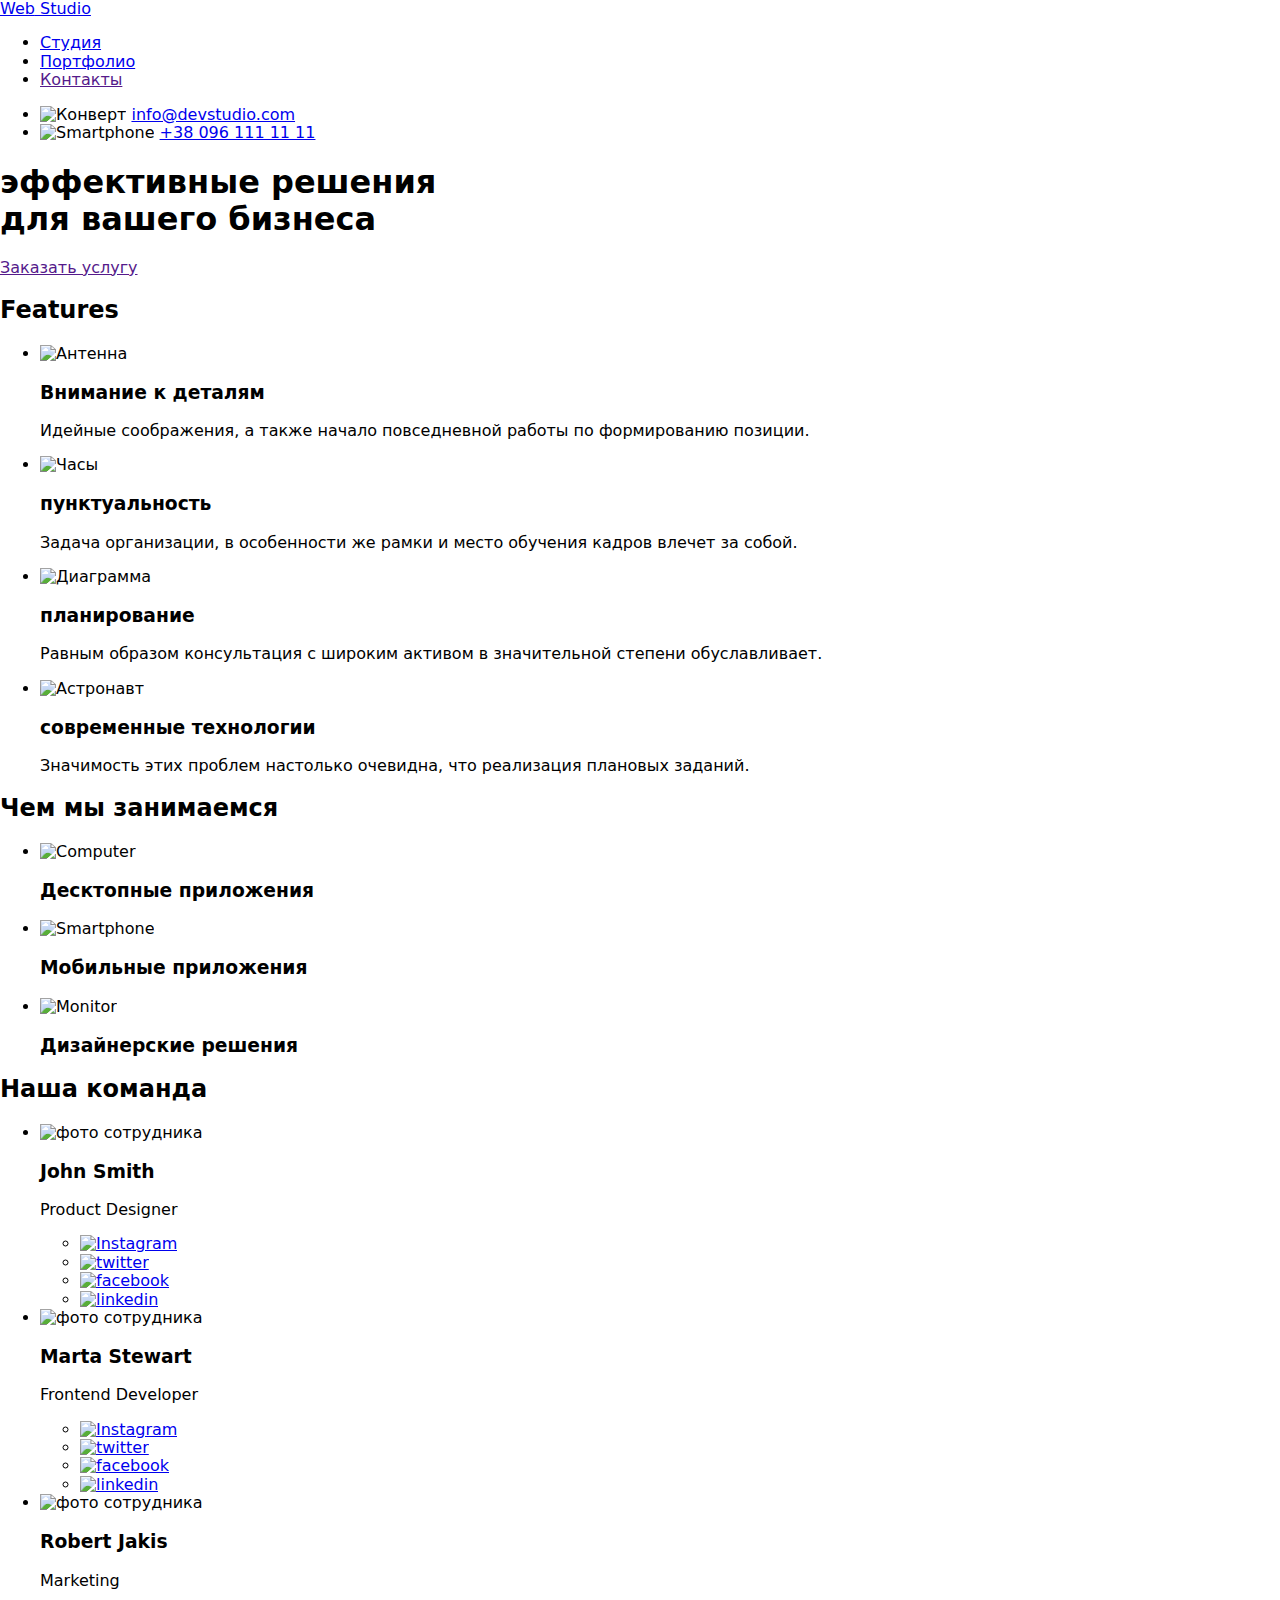
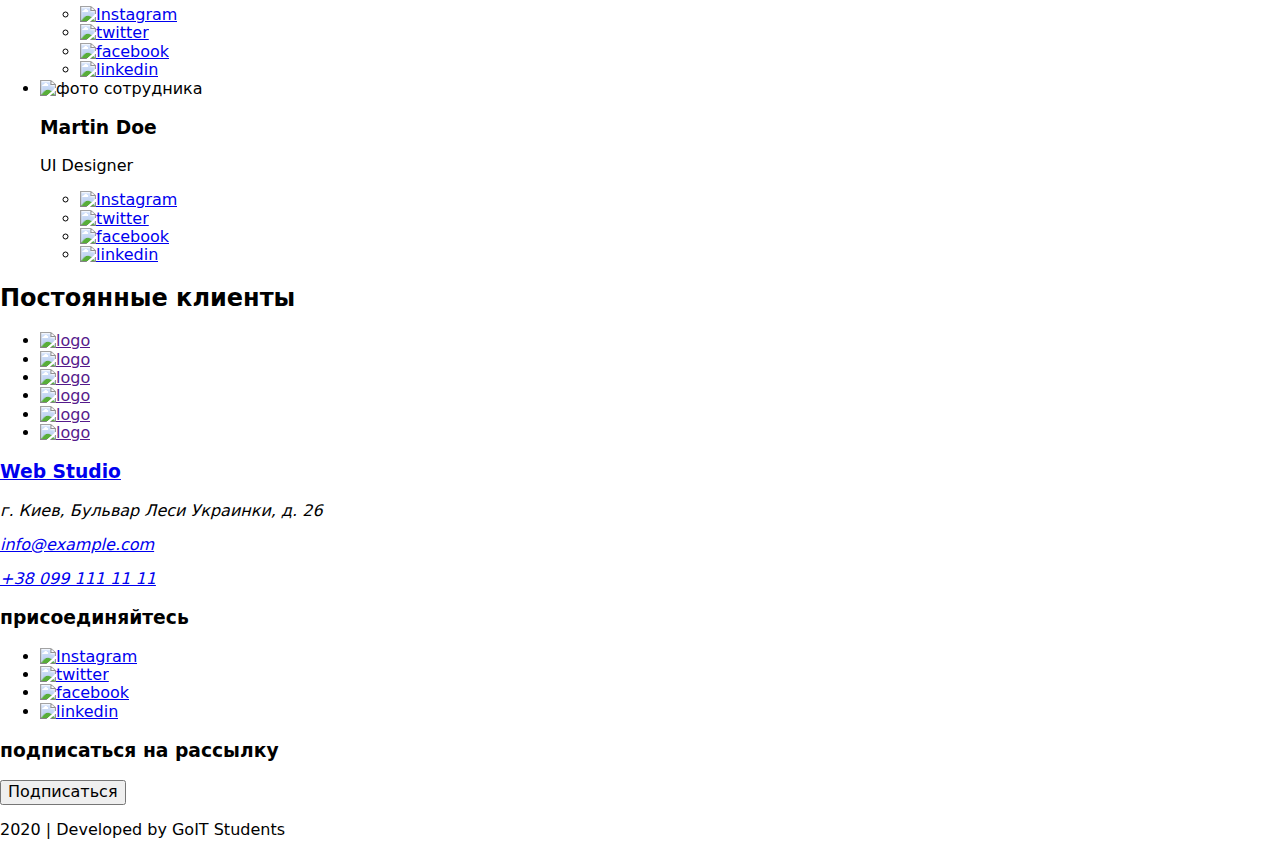
==== index.html @ ac17585f "Add files via upload" ====
<!DOCTYPE html>
<html lang="ru">
  <head>
    <meta charset="UTF-8" />
    <meta name="viewport" content="width=device-width, initial-scale=1.0" />
    <title>WebStudio</title>
    <link
      href="https://fonts.googleapis.com/css?family=Raleway:400,700&display=swap&subset=cyrillic"
      rel="stylesheet"
    />
    <link
      href="https://fonts.googleapis.com/css?family=Roboto:400,500,700,900&display=swap&subset=cyrillic"
      rel="stylesheet"
    />
    <link
      rel="stylesheet"
      href="https://cdnjs.cloudflare.com/ajax/libs/modern-normalize/0.6.0/modern-normalize.min.css"
    />

    <link rel="stylesheet" href="./css/main.css" />
  </head>
  <body>
    <!--шапка сайта-->
    <header>
      <div class="container main-nav">
        <nav class="logo-nav">
          <a href="./index.html" class="logo"
            ><span class="blue-logo">Web</span> Studio</a
          >
          <ul class="list site-nav">
            <li class="item">
              <a href="./index.html" class="link current">Студия</a>
            </li>
            <li class="item">
              <a href="./portfolio.html" class="link">Портфолио</a>
            </li>
            <li class="item"><a href="" class="link">Контакты</a></li>
          </ul>
        </nav>
        <ul class="list auth-nav">
          <li class="item">
            <img src="./images/envelope.svg" alt="Конверт" />
            <a href="mailto:info@devstudio.com" class="link"
              >info@devstudio.com</a
            >
          </li>
          <li class="item">
            <img src="./images/smartphone.svg" alt="Smartphone" />
            <a href="tel:+380961111111" class="link">+38 096 111 11 11</a>
          </li>
        </ul>
      </div>
    </header>
    <main>
      <!-- Герой -->
      <section class="hero">
        <div class="container">
          <h1 class="hero-title">
            эффективные решения <br />
            для вашего бизнеса
          </h1>
          <a href="" class="hero-button primary"> Заказать услугу</a>
        </div>
      </section>

      <!-- Преимущества -->
      <section class="container">
        <h2 class="features-title visually-hidden">Features</h2>
        <ul class="list features-li">
          <li class="item">
            <div class="img-hover">
              <img src="./images/antenna1.svg" alt="Антенна" />
            </div>

            <h3 class="title title-item">Внимание к деталям</h3>
            <p>
              Идейные соображения, а также начало повседневной работы по
              формированию позиции.
            </p>
          </li>
          <li class="item">
            <div class="img-hover">
              <img src="./images/clock1.png" alt="Часы" />
            </div>

            <h3 class="title title-item">пунктуальность</h3>
            <p>
              Задача организации, в особенности же рамки и место обучения кадров
              влечет за собой.
            </p>
          </li>
          <li class="item">
            <div class="img-hover">
              <img src="./images/diagram1.png" alt="Диаграмма" />
            </div>

            <h3 class="title title-item">планирование</h3>
            <p>
              Равным образом консультация с широким активом в значительной
              степени обуславливает.
            </p>
          </li>
          <li class="item">
            <div class="img-hover">
              <img src="./images/astronaut1.png" alt="Астронавт" />
            </div>

            <h3 class="title title-item">современные технологии</h3>
            <p>
              Значимость этих проблем настолько очевидна, что реализация
              плановых заданий.
            </p>
          </li>
        </ul>
      </section>

      <!-- Чем мы занимаемся -->
      <section class="container">
        <h2 class="title big">Чем мы занимаемся</h2>

        <ul class="list works">
          <li>
            <img src="./images/computer.png" alt="Computer" width="370" />
            <h3 class="applications">Десктопные приложения</h3>
          </li>
          <li>
            <img
              src="./images/blue-smartphone.png"
              alt="Smartphone"
              width="370"
            />
            <h3 class="applications">Мобильные приложения</h3>
          </li>
          <li>
            <img src="./images/black-screen.png" alt="Monitor" width="370" />
            <h3 class="applications">Дизайнерские решения</h3>
          </li>
        </ul>
      </section>

      <!-- Наша команда -->
      <section class="container">
        <h2 class="title big team">Наша команда</h2>
        <ul class="list our-team">
          <li class="employer">
            <img src="./images/smith.png" alt="фото сотрудника" width="270" />
            <h3 class="title teamate">John Smith</h3>
            <p class="profession">Product Designer</p>
            <ul class="list social-nets">
              <li>
                <a href="https://www.instagram.com/" target="_blank"
                  ><img src="./images/instagram1.svg" alt="Instagram"
                /></a>
              </li>
              <li>
                <a href="https://www.twitter.com/" target="_blank"
                  ><img src="./images/twitter1.svg" alt="twitter"
                /></a>
              </li>
              <li>
                <a href="https://www.facebook.com/" target="_blank"
                  ><img src="./images/facebook1.svg" alt="facebook"
                /></a>
              </li>
              <li>
                <a href="https://www.linkedin.com/" target="_blank"
                  ><img src="./images/linkedin1.svg" alt="linkedin"
                /></a>
              </li>
            </ul>
          </li>
          <li class="employer">
            <img src="./images/stewart.png" alt="фото сотрудника" width="270" />
            <h3 class="title teamate">Marta Stewart</h3>
            <p class="profession">Frontend Developer</p>
            <ul class="list social-nets">
              <li>
                <a href="https://www.instagram.com/" target="_blank"
                  ><img src="./images/instagram1.svg" alt="Instagram"
                /></a>
              </li>
              <li>
                <a href="https://www.twitter.com/" target="_blank"
                  ><img src="./images/twitter1.svg" alt="twitter"
                /></a>
              </li>
              <li>
                <a href="https://www.facebook.com/" target="_blank"
                  ><img src="./images/facebook1.svg" alt="facebook"
                /></a>
              </li>
              <li>
                <a href="https://www.linkedin.com/" target="_blank"
                  ><img src="./images/linkedin1.svg" alt="linkedin"
                /></a>
              </li>
            </ul>
          </li>
          <li class="employer">
            <img src="./images/jakis.png" alt="фото сотрудника" width="270" />
            <h3 class="title teamate">Robert Jakis</h3>
            <p class="profession">Marketing</p>
            <ul class="list social-nets">
              <li>
                <a href="https://www.instagram.com/" target="_blank"
                  ><img src="./images/instagram1.svg" alt="Instagram"
                /></a>
              </li>
              <li>
                <a href="https://www.twitter.com/" target="_blank"
                  ><img src="./images/twitter1.svg" alt="twitter"
                /></a>
              </li>
              <li>
                <a href="https://www.facebook.com/" target="_blank"
                  ><img src="./images/facebook1.svg" alt="facebook"
                /></a>
              </li>
              <li>
                <a href="https://www.linkedin.com/" target="_blank"
                  ><img src="./images/linkedin1.svg" alt="linkedin"
                /></a>
              </li>
            </ul>
          </li>
          <li class="employer">
            <img src="./images/doe.png" alt="фото сотрудника" width="270" />
            <h3 class="title teamate">Martin Doe</h3>
            <p class="profession">UI Designer</p>
            <ul class="list social-nets">
              <li>
                <a href="https://www.instagram.com/" target="_blank"
                  ><img src="./images/instagram1.svg" alt="Instagram"
                /></a>
              </li>
              <li>
                <a href="https://www.twitter.com/" target="_blank"
                  ><img src="./images/twitter1.svg" alt="twitter"
                /></a>
              </li>
              <li>
                <a href="https://www.facebook.com/" target="_blank"
                  ><img src="./images/facebook1.svg" alt="facebook"
                /></a>
              </li>
              <li>
                <a href="https://www.linkedin.com/" target="_blank"
                  ><img src="./images/linkedin1.svg" alt="linkedin"
                /></a>
              </li>
            </ul>
          </li>
        </ul>
      </section>
      <!--Постоянные клиенты-->
      <section class="container">
        <h2 class="title big clients">Постоянные клиенты</h2>
        <ul class="list client-list">
          <li class="item">
            <a href=""><img src="./images/logo1.svg" alt="logo" /></a>
          </li>
          <li class="item">
            <a href=""><img src="./images/logo2.svg" alt="logo" /></a>
          </li>
          <li class="item">
            <a href=""><img src="./images/logo3.svg" alt="logo" /></a>
          </li>
          <li class="item">
            <a href=""><img src="./images/logo4.svg" alt="logo" /></a>
          </li>
          <li class="item">
            <a href=""><img src="./images/logo5.svg" alt="logo" /></a>
          </li>
          <li class="item">
            <a href=""><img src="./images/logo6.svg" alt="logo" /></a>
          </li>
        </ul>
      </section>
    </main>
    <footer>
      <div class="container basement">
        <section>
          <a href="./index.html" class="logo">
            <h3 class="down"><span class="blue-logo">Web</span> Studio</h3>
          </a>
          <address>
            <p>г. Киев, Бульвар Леси Украинки, д. 26</p>
            <p class="link-color">
              <a href="mailto:info@example.com">info@example.com</a>
            </p>
            <p class="link-color">
              <a href="tel:+380991111111">+38 099 111 11 11</a>
            </p>
          </address>
        </section>
        <section>
          <h3 class="follow">присоединяйтесь</h3>
          <ul class="list network-icon">
            <li class="item">
              <a
                href="https://www.instagram.com/"
                aria-label="Ссылка на Instagram"
                target="_blank"
                ><img src="./images/instagram2.svg" alt="Instagram"
              /></a>
            </li>
            <li class="item">
              <a
                href="https://www.twitter.com/"
                aria-label="Ссылка на Twitter"
                target="_blank"
                ><img src="./images/twitter-3.svg" alt="twitter"
              /></a>
            </li>
            <li class="item">
              <a
                href="https://www.facebook.com/"
                aria-label="Ссылка на Facebook"
                target="_blank"
                ><img src="./images/facebook2.svg" alt="facebook"
              /></a>
            </li>
            <li class="item">
              <a
                href="https://www.linkedin.com/"
                aria-label="Ссылка на LinkedIn"
                target="_blank"
                ><img src="./images/linkedin2.svg" alt="linkedin"
              /></a>
            </li>
          </ul>
        </section>
        <section class="join">
          <h3 class="follow follow-sign">подписаться на рассылку</h3>
          <button type="button" class="button primary button-f">
            Подписаться
          </button>
        </section>
      </div>

      <p class="copiright">2020 | Developed by GoIT Students</p>
    </footer>
  </body>
</html>
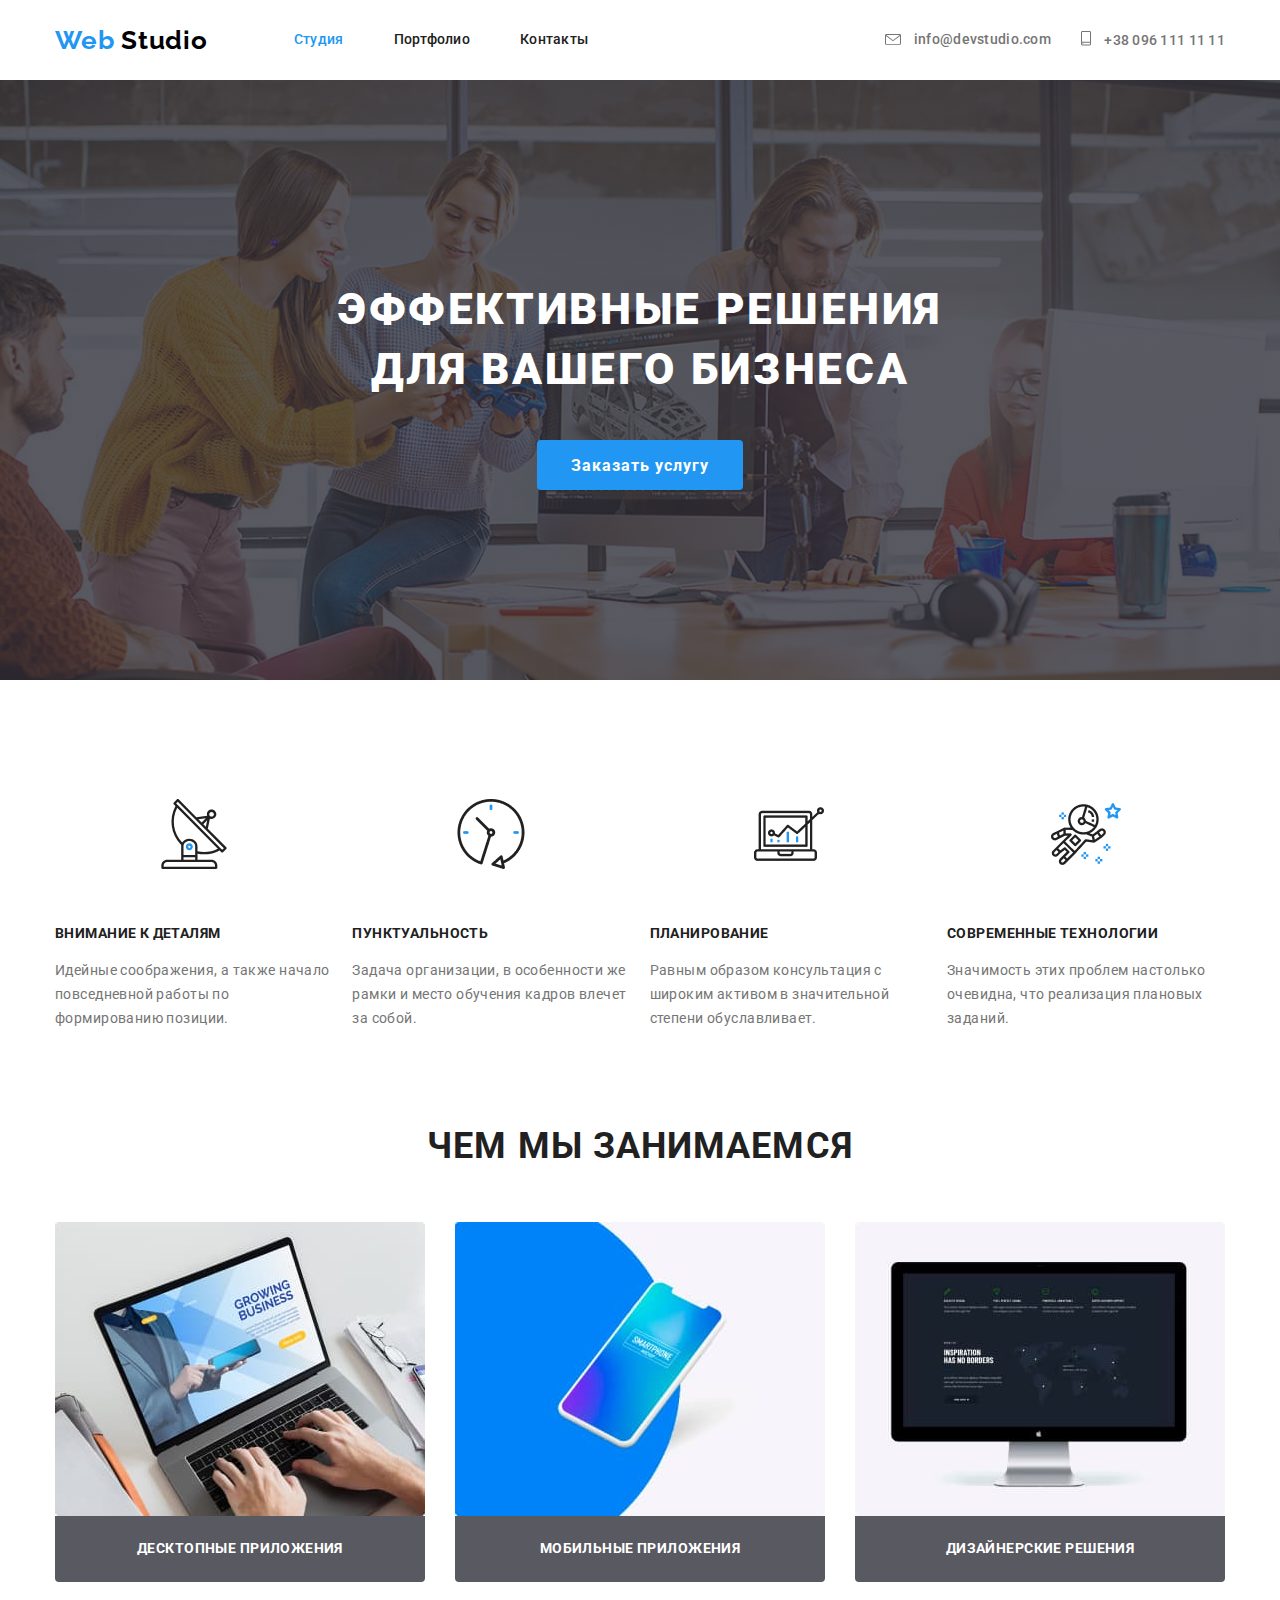
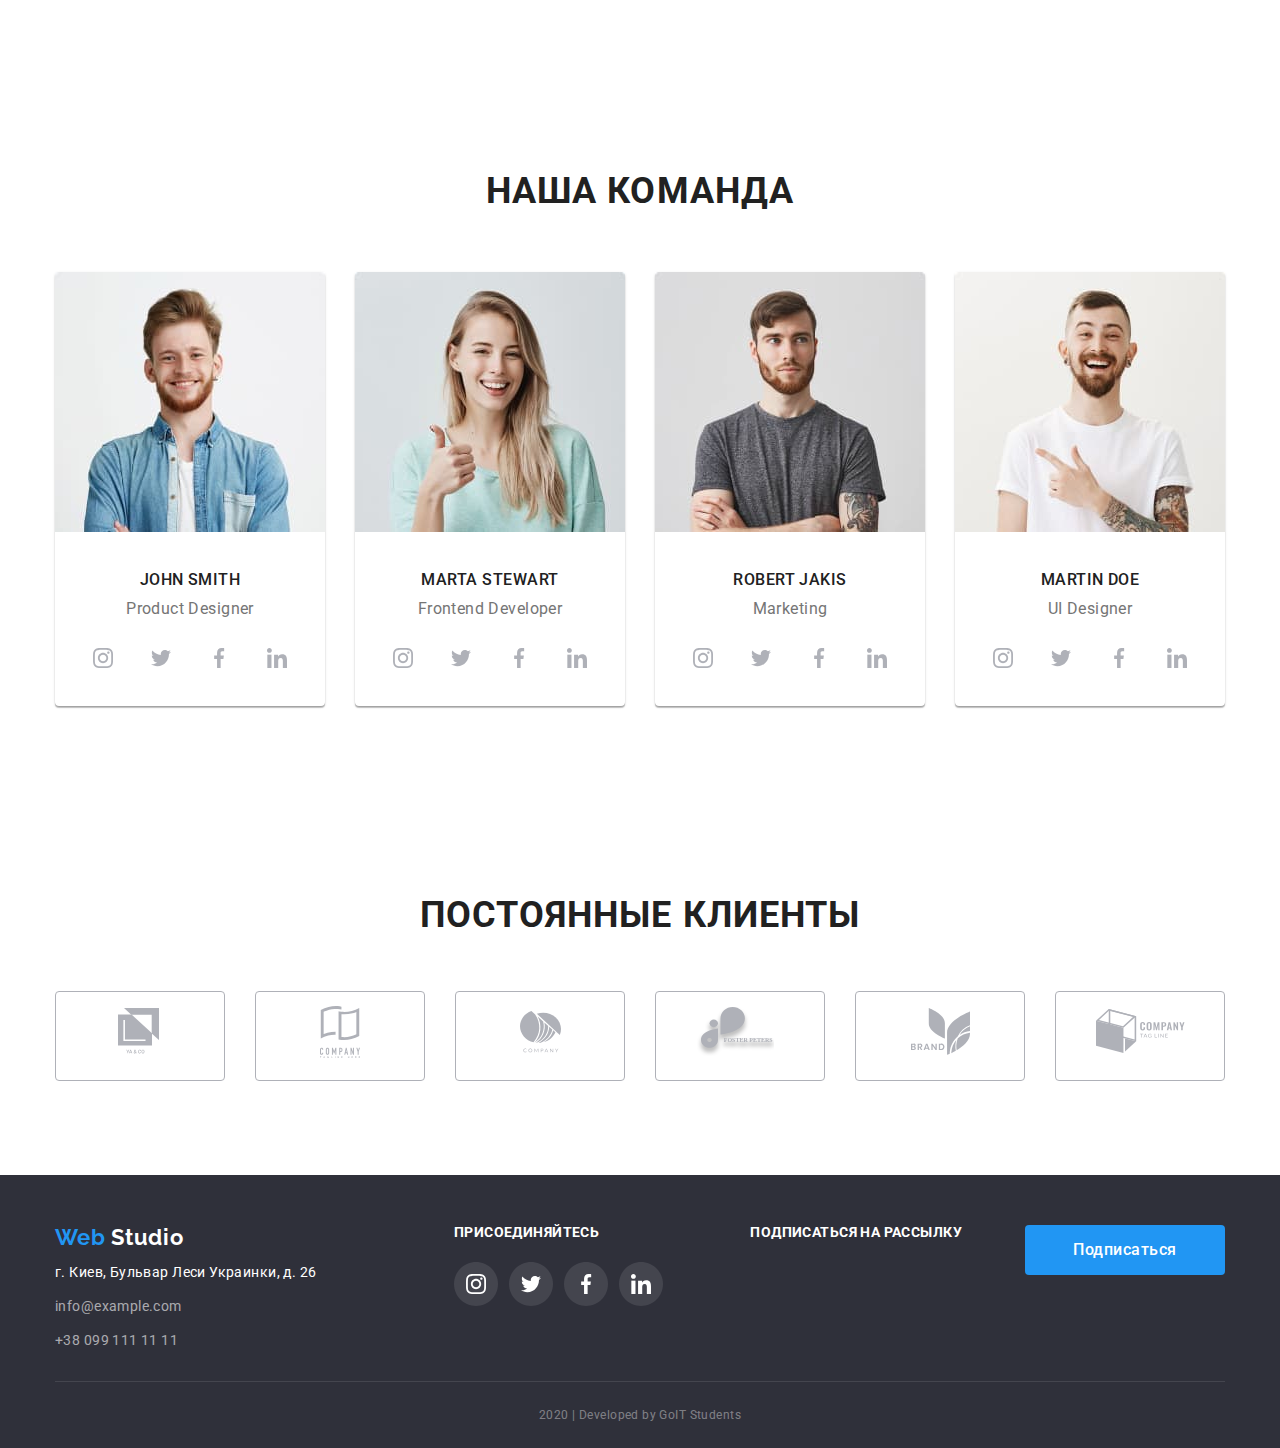
==== commit 48502582: "оптимизировал контекстные изображения" ====
--- a/index.html
+++ b/index.html
@@ -120,19 +120,19 @@
 
         <ul class="list works">
           <li>
-            <img src="./images/computer.png" alt="Computer" width="370" />
+            <img src="./images/computer.jpg" alt="Computer" width="370" />
             <h3 class="applications">Десктопные приложения</h3>
           </li>
           <li>
             <img
-              src="./images/blue-smartphone.png"
+              src="./images/blue-smartphone.jpg"
               alt="Smartphone"
               width="370"
             />
             <h3 class="applications">Мобильные приложения</h3>
           </li>
           <li>
-            <img src="./images/black-screen.png" alt="Monitor" width="370" />
+            <img src="./images/black-screen.jpg" alt="Monitor" width="370" />
             <h3 class="applications">Дизайнерские решения</h3>
           </li>
         </ul>
@@ -143,7 +143,7 @@
         <h2 class="title big team">Наша команда</h2>
         <ul class="list our-team">
           <li class="employer">
-            <img src="./images/smith.png" alt="фото сотрудника" width="270" />
+            <img src="./images/smith.jpg" alt="фото сотрудника" width="270" />
             <h3 class="title teamate">John Smith</h3>
             <p class="profession">Product Designer</p>
             <ul class="list social-nets">
@@ -170,7 +170,7 @@
             </ul>
           </li>
           <li class="employer">
-            <img src="./images/stewart.png" alt="фото сотрудника" width="270" />
+            <img src="./images/stewart.jpg" alt="фото сотрудника" width="270" />
             <h3 class="title teamate">Marta Stewart</h3>
             <p class="profession">Frontend Developer</p>
             <ul class="list social-nets">
@@ -197,7 +197,7 @@
             </ul>
           </li>
           <li class="employer">
-            <img src="./images/jakis.png" alt="фото сотрудника" width="270" />
+            <img src="./images/jakis.jpg" alt="фото сотрудника" width="270" />
             <h3 class="title teamate">Robert Jakis</h3>
             <p class="profession">Marketing</p>
             <ul class="list social-nets">
@@ -224,7 +224,7 @@
             </ul>
           </li>
           <li class="employer">
-            <img src="./images/doe.png" alt="фото сотрудника" width="270" />
+            <img src="./images/doe.jpg" alt="фото сотрудника" width="270" />
             <h3 class="title teamate">Martin Doe</h3>
             <p class="profession">UI Designer</p>
             <ul class="list social-nets">
--- a/css/main.css
+++ b/css/main.css
@@ -0,0 +1,674 @@
+html {
+  box-sizing: border-box;
+}
+*,
+*::before,
+*::after {
+  box-sizing: border-box;
+}
+:root {
+  --primary-text-color: #757575;
+  --title-text-color: #212121;
+  --accent-color: #2196f3;
+  --primary-white-color: #ffffff;
+  --logo-black-color: #000000;
+  --background-color: rgba(47, 48, 58, 0.8);
+  --background-color-project: rgba(33, 150, 243, 0.9);
+  --copiright--color: rgba(255, 255, 255, 0.4);
+  --link-contacts-color: rgba(255, 255, 255, 0.6);
+  --border-secondary-color: #afb1b8;
+}
+
+body {
+  margin: 0;
+
+  background-color: var(--primary-white-color);
+  color: var(--primary-text-color);
+
+  font-family: Roboto, sans-serif;
+  font-weight: 400;
+  font-size: 14px;
+  line-height: 1.71;
+  letter-spacing: 0.03em;
+}
+
+footer {
+  padding-bottom: 21px;
+
+  margin-left: auto;
+  margin-right: auto;
+  /* width: 1230px; */
+
+  background-color: #2f303a;
+}
+a {
+  text-decoration: none;
+}
+
+/* Site nav */
+.list.site-nav {
+  display: flex;
+  align-items: center;
+}
+
+.site-nav .link {
+  display: block;
+  padding-top: 32px;
+  padding-bottom: 32px;
+
+  color: var(--title-text-color);
+
+  font-weight: 500;
+  font-size: 14px;
+  line-height: 1.14;
+  letter-spacing: 0.02em;
+}
+
+/* .site-nav .item {
+  background-color: tomato;
+} */
+.site-nav .item:not(:last-child) {
+  margin-right: 50px;
+}
+.list.auth-nav a.link {
+  vertical-align: text-top;
+}
+.site-nav .link:hover,
+.site-nav .link:focus {
+  color: var(--accent-color);
+}
+
+.site-nav .link.current {
+  color: var(--accent-color);
+}
+img {
+  margin: 0;
+  /* margin-bottom: -7px; */
+}
+
+.list {
+  margin-top: 0;
+  margin-bottom: 0;
+  padding: 0;
+
+  list-style: none;
+}
+
+.container {
+  margin-left: auto;
+  margin-right: auto;
+  padding: 0;
+  width: 1200px;
+  padding-left: 15px;
+  padding-right: 15px;
+  /* outline: 2px solid tomato; */
+}
+
+.logo {
+  color: var(--logo-black-color);
+
+  font-family: Raleway, sans-serif;
+  font-weight: 700;
+  font-size: 26px;
+  line-height: 1.19;
+  letter-spacing: 0.03em;
+}
+.logo-nav > .logo {
+  margin-right: 86px;
+}
+
+.blue-logo {
+  color: var(--accent-color);
+}
+.logo:hover {
+  color: var(--accent-color);
+}
+.title {
+  margin-top: 0;
+  margin-bottom: 0;
+
+  color: var(--title-text-color);
+
+  font-weight: 700;
+  font-size: 14px;
+  line-height: 1.42;
+  letter-spacing: 0.03em;
+  text-transform: uppercase;
+}
+
+.list p {
+  margin-top: 0;
+  margin-bottom: 0;
+}
+
+/* Hero */
+
+.hero {
+  text-align: center;
+
+  max-width: 1600px;
+  height: 600px;
+  margin-left: auto;
+  margin-right: auto;
+  background-image: linear-gradient(
+      to right,
+      rgba(47, 48, 58, 0.8),
+      rgba(47, 48, 58, 0.8)
+    ),
+    url("../images/overlay-img.jpg");
+  background-repeat: no-repeat;
+  background-position: center;
+  background-size: cover;
+  /* background-color: grey; */
+}
+.hero > div {
+  margin-left: auto;
+  margin-right: auto;
+  padding-top: 200px;
+  padding-bottom: 200px;
+
+  width: 1200 px;
+}
+
+.hero-title {
+  margin-top: 0;
+  margin-bottom: 40px;
+
+  color: var(--primary-white-color);
+
+  font-weight: 900;
+  font-size: 44px;
+  line-height: 1.36;
+  /* text-align: center; */
+  letter-spacing: 0.06em;
+  text-transform: uppercase;
+}
+
+.hero-button.primary {
+  display: inline-block;
+  border: 1px solid transparent;
+  border-radius: 4px;
+  padding: 11px 34px;
+
+  min-width: 200px;
+  height: 50px;
+
+  color: var(--primary-white-color);
+  background-color: var(--accent-color);
+  border: none;
+
+  font-weight: 700;
+  font-size: 16px;
+  line-height: 1.87;
+  letter-spacing: 0.06em;
+}
+
+/* auth-nav */
+/* .auth-nav .item {
+  background-color: tomato;
+} */
+.auth-nav .item {
+  display: block;
+  margin-right: 30px;
+}
+.auth-nav .item:last-child {
+  margin-right: 0;
+}
+
+.auth-nav {
+  display: flex;
+  align-items: center;
+
+  color: var(--primary-white-color);
+  background-color: var(--primary-white-color);
+
+  font-weight: 500;
+  font-size: 14px;
+  line-height: 1.14;
+  letter-spacing: 0.02em;
+}
+.auth-nav .link {
+  color: var(--primary-text-color);
+  margin-left: 10px;
+  padding-top: 32px;
+  padding-bottom: 32px;
+}
+.auth-nav .link:hover {
+  color: var(--accent-color);
+}
+
+.img-hover {
+  width: 278px;
+  height: 120px;
+  border-radius: 4px;
+  bottom: auto;
+  display: inline-block;
+  margin-bottom: 30px;
+  /* text-align: center; */
+}
+
+.img-hover:hover {
+  background-color: var(--accent-color);
+}
+.img-hover > img {
+  display: inline-block;
+  padding: 25px 104px;
+}
+
+main section:nth-child(2) {
+  padding-top: 94px;
+  padding-bottom: 94px;
+}
+.features-li {
+  display: flex;
+  justify-content: space-between;
+  align-items: center;
+}
+.title.big {
+  margin-bottom: 55px;
+
+  font-weight: 700;
+  font-size: 36px;
+  line-height: 1.17;
+  text-align: center;
+  letter-spacing: 0.03em;
+}
+
+.works img {
+  display: block;
+}
+
+.applications {
+  margin-top: 0px;
+  margin-bottom: 0;
+  padding-top: 25px;
+  padding-bottom: 25px;
+  border-bottom-left-radius: 4px;
+  border-bottom-right-radius: 4px;
+
+  color: var(--primary-white-color);
+  background-color: var(--background-color);
+
+  font-weight: 700;
+  font-size: 14px;
+  line-height: 1.14;
+  text-align: center;
+  letter-spacing: 0.03em;
+  text-transform: uppercase;
+}
+.features-li li {
+  width: 278px;
+}
+.features-title {
+  /* visibility: hidden; */
+  margin-top: 0;
+  margin-bottom: 0;
+}
+.title-item {
+  margin-bottom: 15px;
+}
+
+main section:nth-child(3) {
+  padding-bottom: 94px;
+}
+
+.works {
+  display: flex;
+  align-items: center;
+  justify-content: space-between;
+}
+.works > li {
+  width: 370px;
+}
+
+main section:nth-child(4) {
+  padding-top: 94px;
+  padding-bottom: 94px;
+}
+
+.our-team {
+  display: flex;
+  justify-content: space-between;
+  align-items: center;
+}
+.title.big.team {
+  margin-bottom: 60px;
+}
+
+.employer {
+  padding-bottom: 30px;
+  /* height: 422px; */
+  width: 270px;
+  text-align: center;
+
+  box-shadow: 0px 2px 1px rgba(0, 0, 0, 0.2), 0px 1px 1px rgba(0, 0, 0, 0.14),
+    0px 1px 3px rgba(0, 0, 0, 0.12);
+  border-radius: 4px;
+}
+
+.employer > img {
+  margin-bottom: 30px;
+}
+
+.title.teamate {
+  margin-bottom: 10px;
+
+  font-weight: 500;
+  font-size: 16px;
+  line-height: 1.19;
+  letter-spacing: 0.03em;
+}
+
+.social-nets {
+  display: flex;
+  align-items: center;
+  justify-content: space-evenly;
+}
+
+main section:nth-child(5) {
+  padding-top: 94px;
+  padding-bottom: 94px;
+}
+.client-list {
+  display: flex;
+  align-items: center;
+  justify-content: space-between;
+}
+.title.big.clients {
+  margin-bottom: 55px;
+}
+/* .client-list .item {
+  display: block;
+  text-align: center;
+  padding-top: 25px;
+  border: 1px solid;
+  border-color: var(--border-secondary-color);
+  border-radius: 4px;
+
+  width: 175px;
+  height: 90px;
+  
+} */
+.client-list .item {
+  display: flex;
+  align-items: center;
+  /* padding-top: 25px; */
+  justify-content: center;
+  border: 1px solid;
+  border-color: var(--border-secondary-color);
+  border-radius: 4px;
+
+  width: 170px;
+  height: 90px;
+  /* background-color: tomato; */
+}
+/* .client-list .item a {
+  display: inline-block;
+  vertical-align: bottom;
+} */
+
+.basement {
+  /* border-bottom: 1px solid rgba(255, 255, 255, 0.1); */
+
+  display: flex;
+  justify-content: space-between;
+
+  padding-top: 50px;
+  /* padding-bottom: 28px; */
+  margin-bottom: 28px;
+}
+
+.cl footer a,
+p,
+h3 {
+  margin-top: 0px;
+  margin-bottom: 0px;
+}
+
+h3.down {
+  margin-bottom: 10px;
+
+  color: var(--primary-white-color);
+
+  font-size: 22px;
+  line-height: 1.18;
+}
+address {
+  font-style: normal;
+}
+
+/* Работает */
+address p {
+  margin-bottom: 10px;
+}
+address p:first-child {
+  color: var(--primary-white-color);
+}
+address p:last-child {
+  margin-bottom: 0px;
+
+  color: var(--primary-white-color);
+}
+.basement section:nth-child(2) {
+  margin-right: -50px;
+}
+
+.network-icon {
+  display: flex;
+  align-items: center;
+}
+.network-icon .item:not(:last-child) {
+  margin-right: 11px;
+}
+.link-color a {
+  font-family: Roboto;
+  font-weight: 400;
+  font-size: 14px;
+  line-height: 1.71;
+  letter-spacing: 0.03em;
+
+  color: var(--link-contacts-color);
+}
+.join {
+  display: flex;
+  /* align-items: center; */
+}
+.follow {
+  margin-bottom: 21px;
+  margin-top: 0px;
+  margin-right: 63px;
+
+  color: var(--primary-white-color);
+
+  font-weight: 700;
+  font-size: 14px;
+  line-height: 1.14;
+  letter-spacing: 0.03em;
+  text-transform: uppercase;
+}
+.follow-sign {
+  margin-bottom: 0px;
+}
+.copiright {
+  padding-top: 21px;
+
+  font-size: 12px;
+  line-height: 2;
+  text-align: center;
+
+  color: var(--copiright--color);
+}
+footer > p {
+  border-top: 1px solid rgba(255, 255, 255, 0.1);
+  max-width: 1170px;
+  margin-left: auto;
+  margin-right: auto;
+}
+
+.project-item {
+  margin-bottom: 30px;
+  /* padding-bottom: 20px; */
+  width: 370px;
+  /* height: 404px; */
+  /* border-radius: 5px;
+  border: 1px solid#EEEEEE; */
+}
+.project-item div {
+  border-bottom-left-radius: 5px;
+  border-bottom-right-radius: 5px;
+  border-bottom: 1px solid#EEEEEE;
+  border-right: 1px solid#EEEEEE;
+  border-left: 1px solid#EEEEEE;
+  padding-top: 20px;
+  padding-bottom: 20px;
+}
+
+.project-title {
+  margin-bottom: 5px;
+  margin-left: 25px;
+
+  color: var(--title-text-color);
+
+  font-weight: 700;
+  font-size: 18px;
+  line-height: 2;
+  letter-spacing: 0.06em;
+}
+.project-item h2.project-title {
+  margin-top: 0px;
+  margin-bottom: 0;
+}
+.project-item img {
+  display: block;
+  /* margin-bottom: 20px; */
+}
+
+p.kind-work {
+  margin-left: 25px;
+
+  font-size: 16px;
+  line-height: 1.87;
+  letter-spacing: 0.03em;
+}
+.description-project {
+  /* visibility: hidden; */
+
+  margin-left: 25px;
+
+  color: var(--primary-white-color);
+  background-color: var(--background-color-project);
+}
+/* Button */
+
+.button {
+  display: inline-block;
+  border: 1px solid transparent;
+  border-radius: 6px;
+  padding: 6px 22px;
+  min-width: 73px;
+
+  color: var(--title-text-color);
+  background-color: var(--primary-white-color);
+}
+
+.button.primary {
+  color: var(--primary-white-color);
+  background-color: var(--accent-color);
+  border: none;
+
+  font-weight: 500;
+  font-size: 16px;
+  line-height: 1.62;
+  text-align: center;
+  letter-spacing: 0.03em;
+}
+
+.button.secondary {
+  color: var(--title-text-color);
+  background-color: var(--primary-white-color);
+  border: none;
+
+  font-family: Roboto;
+  font-weight: 500;
+  font-size: 16px;
+  line-height: 1.62;
+  text-align: center;
+  letter-spacing: 0.03em;
+}
+.button-f {
+  display: inline-block;
+  border: 1px solid transparent;
+  border-radius: 4px;
+  padding: 11px 25px;
+
+  width: 200px;
+  height: 50px;
+
+  color: var(--primary-white-color);
+  border: none;
+
+  font-family: Roboto;
+  font-weight: 900;
+  font-size: 16px;
+  line-height: 1.87;
+  letter-spacing: 0.06em;
+}
+.batton-port {
+  /* display: inline-block;
+  margin-bottom: -10px; */
+  vertical-align: top;
+  margin-right: 10px;
+}
+.list .profession {
+  margin-bottom: 30px;
+
+  font-size: 16px;
+  line-height: 1.19;
+}
+/* Main nav */
+
+.main-nav {
+  display: flex;
+  align-items: center;
+  justify-content: space-between;
+}
+.logo-nav {
+  display: flex;
+  align-items: center;
+}
+/* кнопки выбора фильтрв */
+.button-filter {
+  display: flex;
+  align-items: center;
+  justify-content: center;
+
+  margin-bottom: 50px;
+}
+
+/* проекты */
+.projects {
+  display: flex;
+  flex-wrap: wrap;
+  align-items: stretch;
+  justify-content: space-between;
+}
+main.main-portfolio {
+  margin-top: 95px;
+  margin-bottom: 95px;
+  padding: 0;
+}
+.projects .project-item:nth-last-child(-n + 3) {
+  margin-bottom: 0px;
+}
+
+/* Убирает єлемент из потока и прячет его */
+.visually-hidden {
+  position: absolute;
+  width: 1px;
+  height: 1px;
+  margin: -1px;
+  padding: 0;
+  overflow: hidden;
+  border: 0;
+  clip: rect(0 0 0 0);
+}
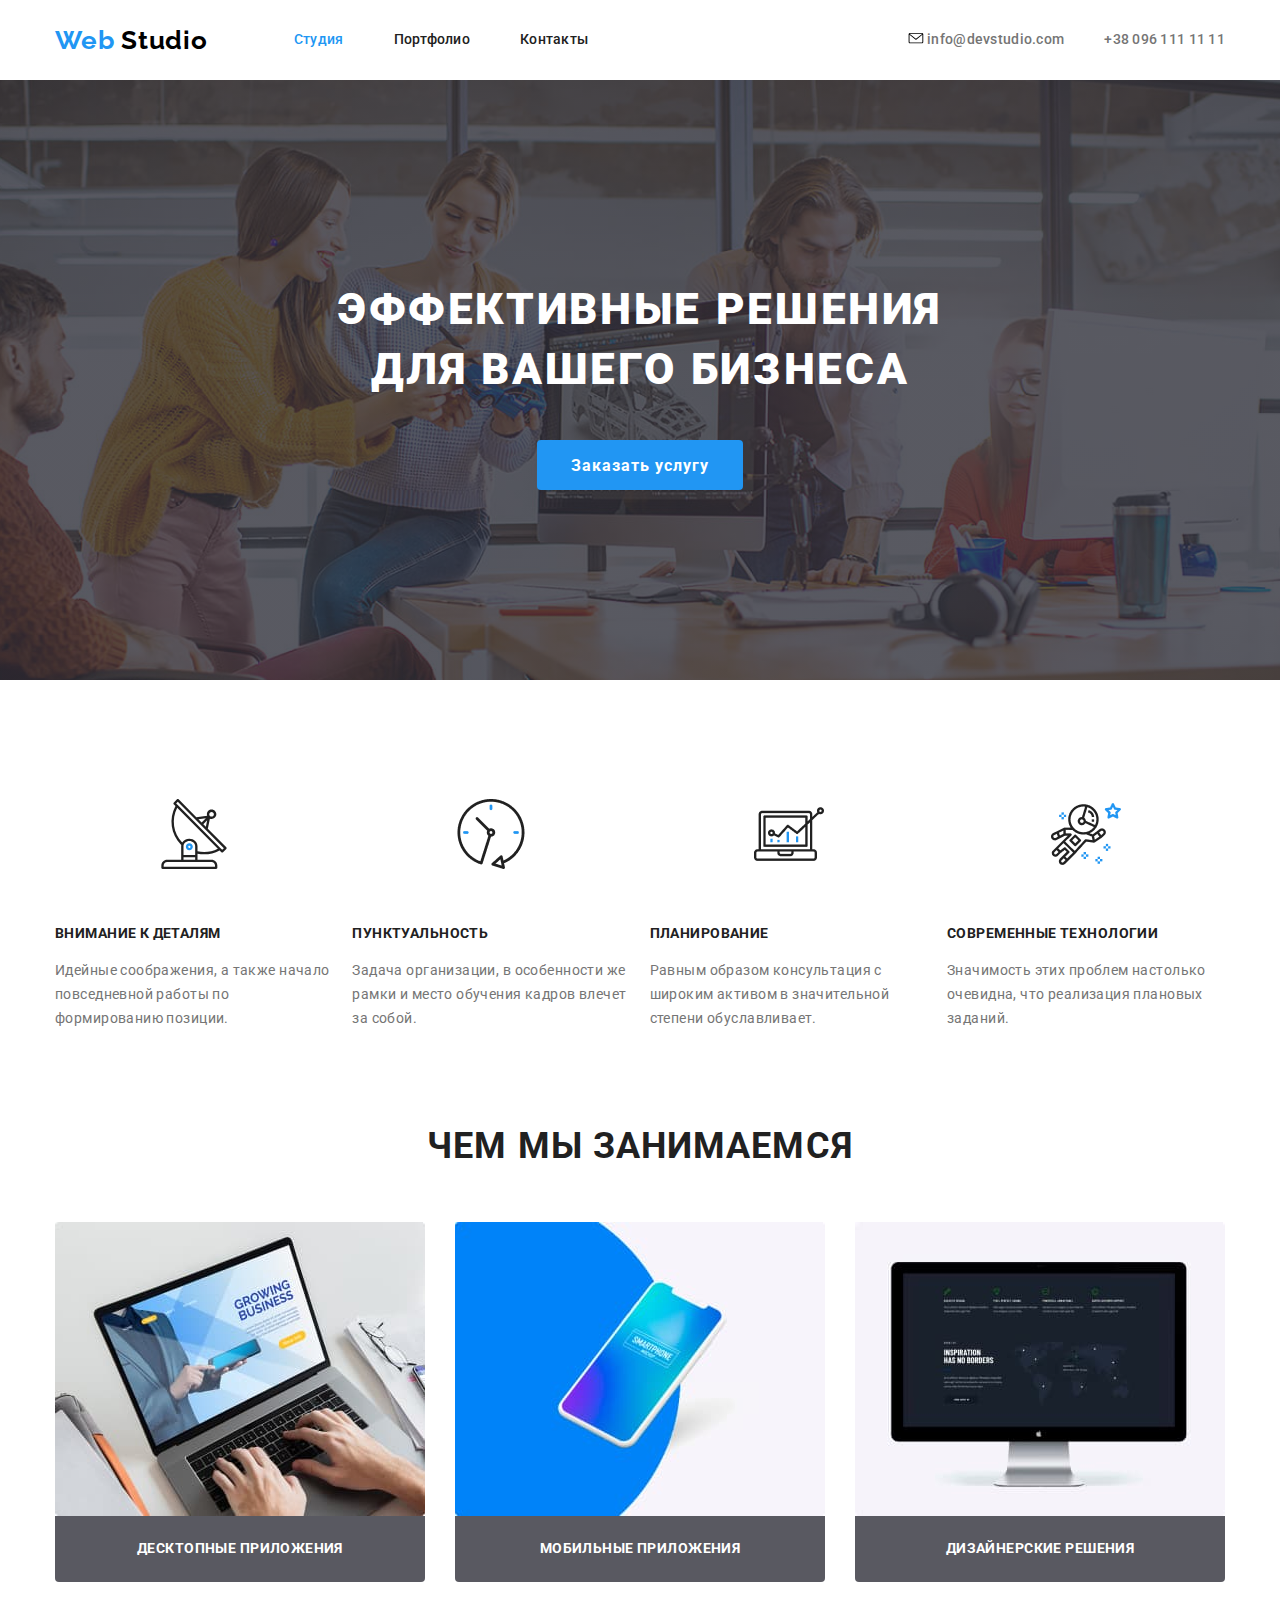
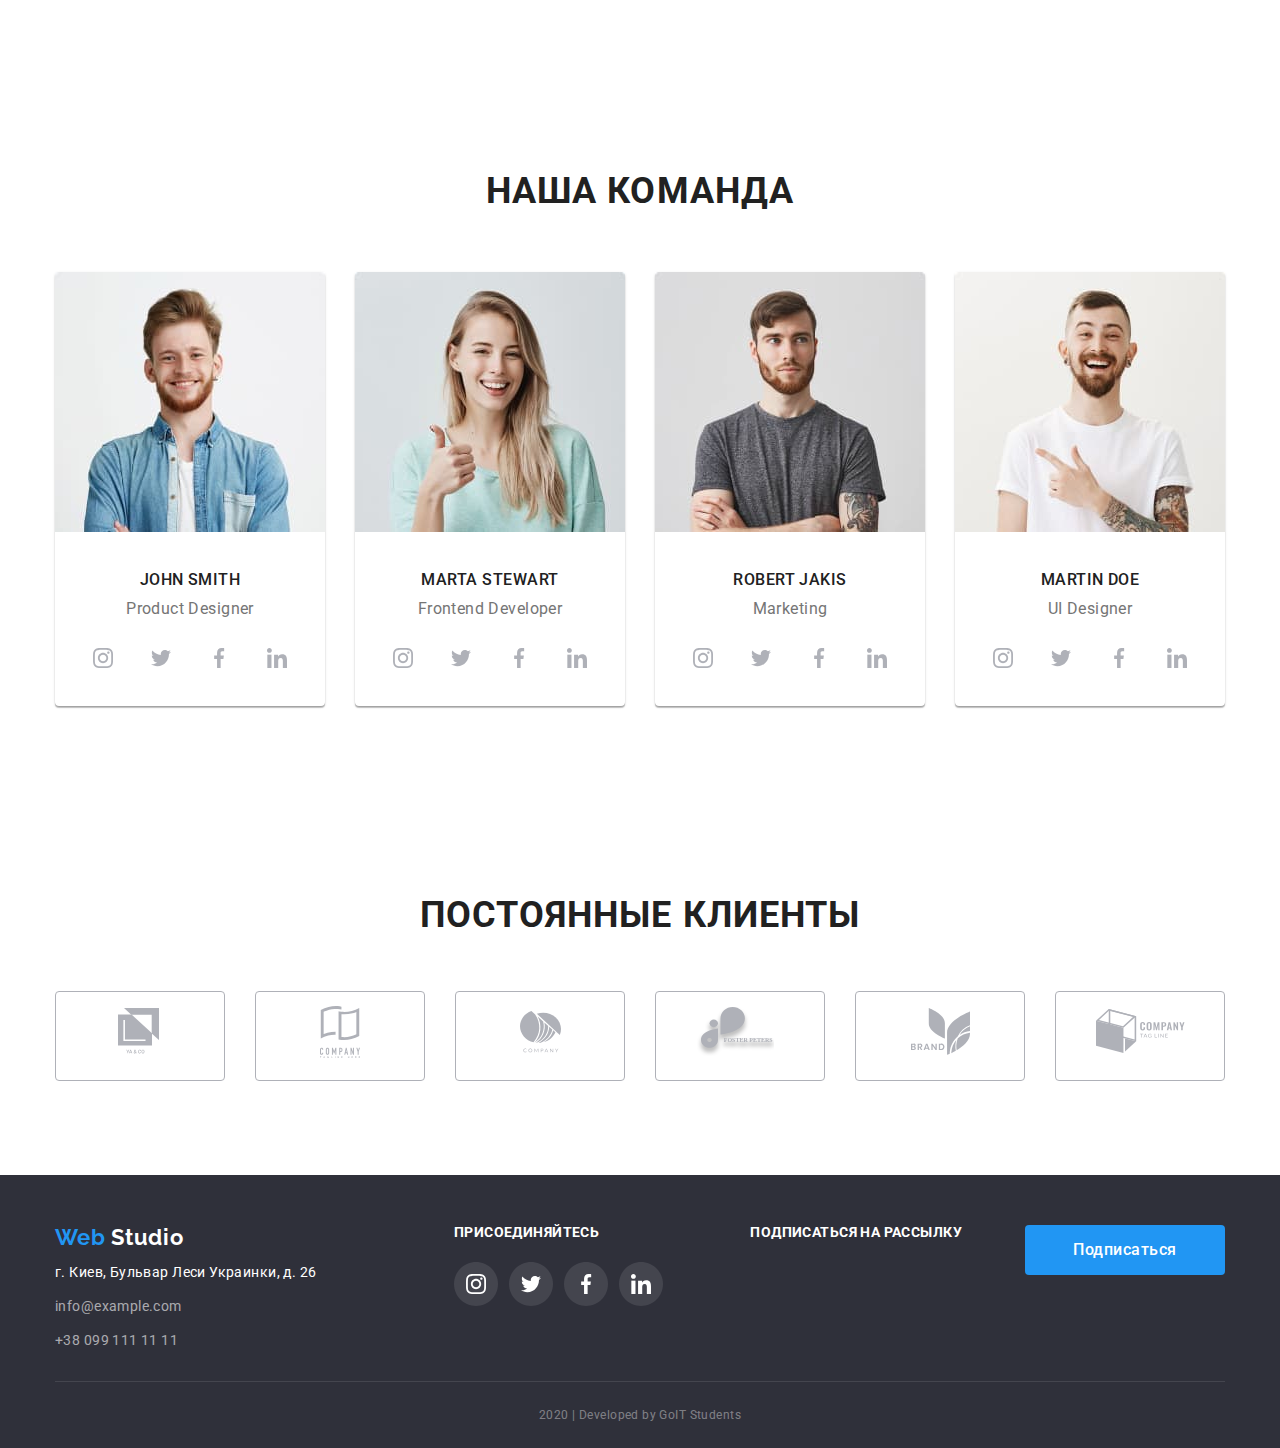
==== commit dad44ca9: "w" ====
--- a/index.html
+++ b/index.html
@@ -39,13 +39,16 @@
         </nav>
         <ul class="list auth-nav">
           <li class="item">
-            <img src="./images/envelope.svg" alt="Конверт" />
-            <a href="mailto:info@devstudio.com" class="link"
-              >info@devstudio.com</a
-            >
-          </li>
-          <li class="item">
-            <img src="./images/smartphone.svg" alt="Smartphone" />
+            <!-- <img src="./images/envelope.svg" alt="Конверт" /> -->
+            <a href="mailto:info@devstudio.com" class="link">
+              <svg class="icon icon__envelope">
+                <use href="./images/sprite.svg#icon-envelope"></use>
+              </svg>
+              info@devstudio.com
+            </a>
+          </li>
+          <li class="item">
+            <!-- <img src="./images/smartphone.svg" alt="Smartphone" /> -->
             <a href="tel:+380961111111" class="link">+38 096 111 11 11</a>
           </li>
         </ul>
--- a/css/main.css
+++ b/css/main.css
@@ -73,6 +73,7 @@
 .list.auth-nav a.link {
   vertical-align: text-top;
 }
+
 .site-nav .link:hover,
 .site-nav .link:focus {
   color: var(--accent-color);
@@ -228,14 +229,32 @@
   letter-spacing: 0.02em;
 }
 .auth-nav .link {
+  display: inline-block;
+  align-items: center;
+
   color: var(--primary-text-color);
   margin-left: 10px;
   padding-top: 32px;
   padding-bottom: 32px;
 }
+
+.icon {
+  width: 16px;
+  height: 11px;
+  /* cursor: pointer;
+  fill: #757575; */
+}
+.icon:hover {
+  fill: var(--accent-color);
+}
 .auth-nav .link:hover {
   color: var(--accent-color);
-}
+  fill: var(--accent-color);
+}
+
+/* .icon .icon__envelope:hover {
+  fill: var(--accent-color);
+} */
 
 .img-hover {
   width: 278px;
@@ -512,6 +531,10 @@
   /* height: 404px; */
   /* border-radius: 5px;
   border: 1px solid#EEEEEE; */
+}
+.project-item:hover {
+  box-shadow: 1px 4px 6px rgba(0, 0, 0, 0.16), 0px 4px 4px rgba(0, 0, 0, 0.06),
+    0px 1px 1px rgba(0, 0, 0, 0.12);
 }
 .project-item div {
   border-bottom-left-radius: 5px;
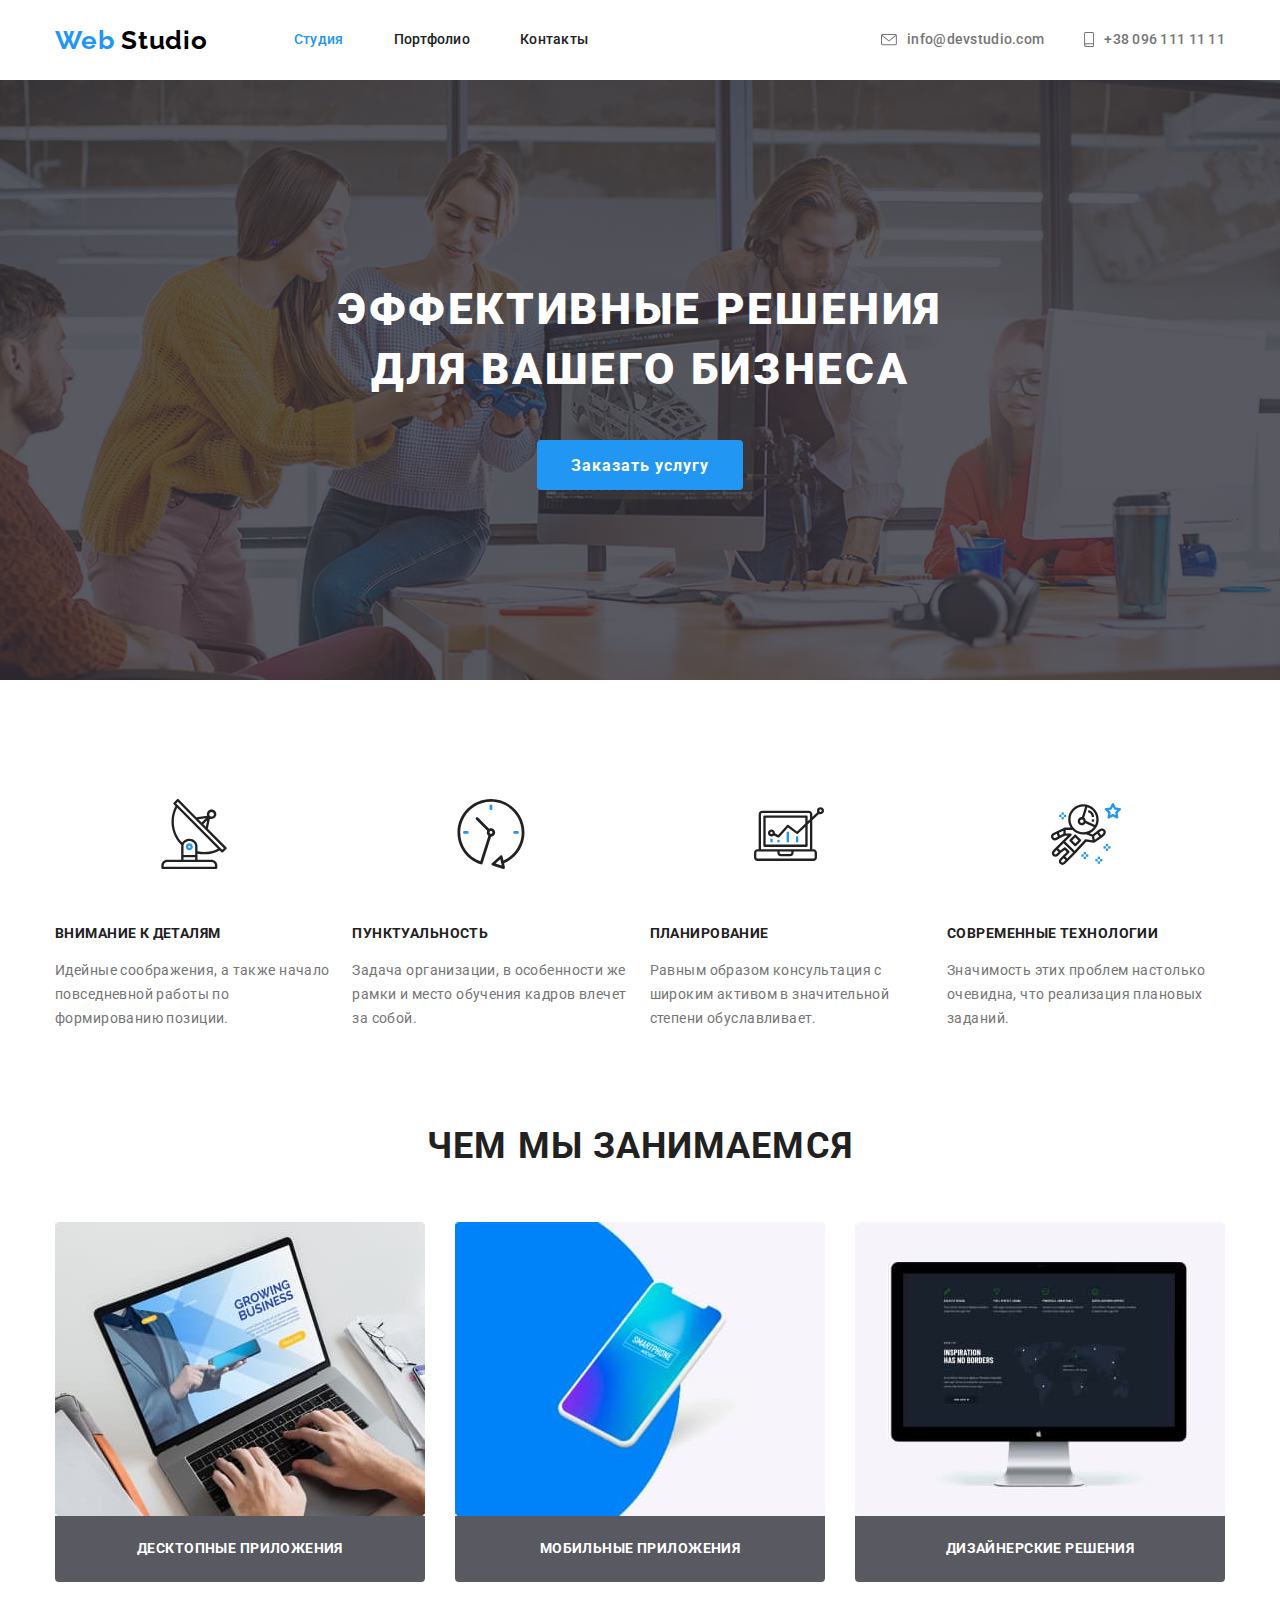
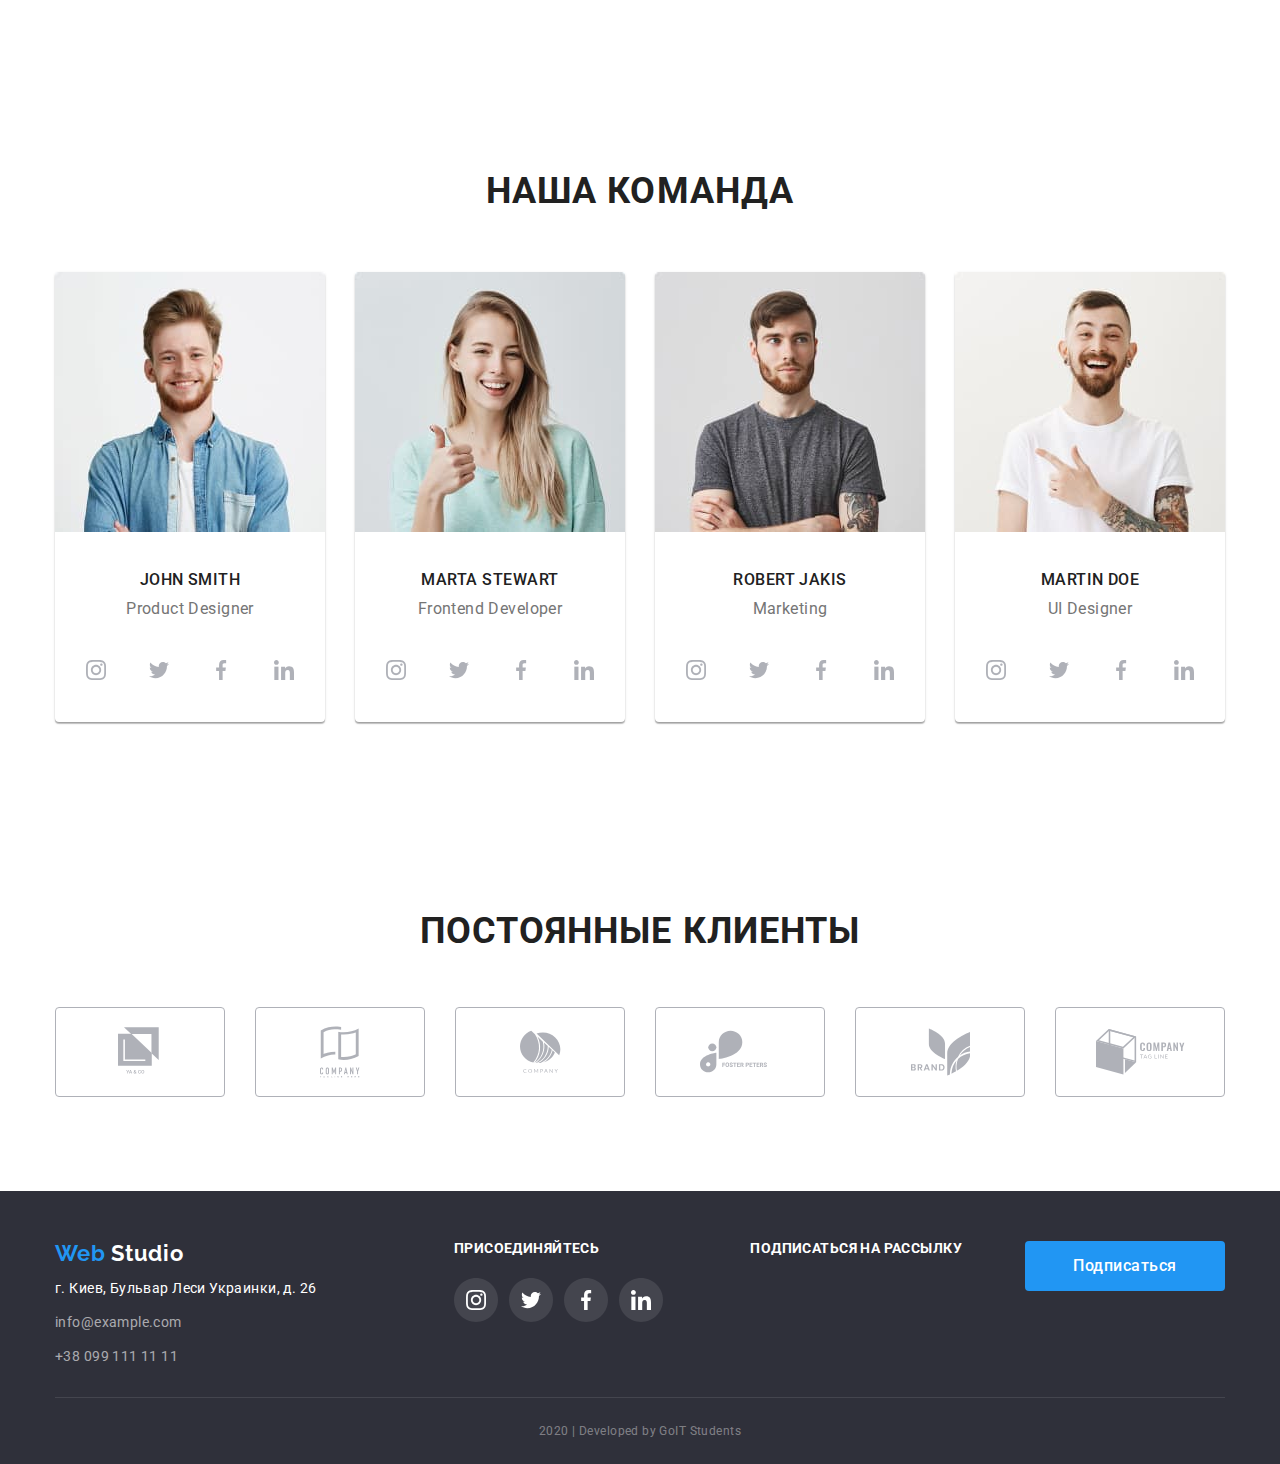
==== commit cca40d56: "постоянные клиенты на svg" ====
--- a/index.html
+++ b/index.html
@@ -41,7 +41,7 @@
           <li class="item">
             <!-- <img src="./images/envelope.svg" alt="Конверт" /> -->
             <a href="mailto:info@devstudio.com" class="link">
-              <svg class="icon icon__envelope">
+              <svg class="icon icon-envelope">
                 <use href="./images/sprite.svg#icon-envelope"></use>
               </svg>
               info@devstudio.com
@@ -49,7 +49,12 @@
           </li>
           <li class="item">
             <!-- <img src="./images/smartphone.svg" alt="Smartphone" /> -->
-            <a href="tel:+380961111111" class="link">+38 096 111 11 11</a>
+            <a href="tel:+380961111111" class="link">
+              <svg class="icon icon-smartphone">
+                <use href="./images/sprite.svg#icon-smartphone"></use>
+              </svg>
+              +38 096 111 11 11
+            </a>
           </li>
         </ul>
       </div>
@@ -71,9 +76,12 @@
         <h2 class="features-title visually-hidden">Features</h2>
         <ul class="list features-li">
           <li class="item">
-            <div class="img-hover">
+            <!-- <div class="img-hover">
               <img src="./images/antenna1.svg" alt="Антенна" />
-            </div>
+            </div> -->
+            <svg class="icon-features">
+              <use href="./images/sprite.svg#icon-antenna"></use>
+            </svg>
 
             <h3 class="title title-item">Внимание к деталям</h3>
             <p>
@@ -82,10 +90,12 @@
             </p>
           </li>
           <li class="item">
-            <div class="img-hover">
+            <!-- <div class="img-hover">
               <img src="./images/clock1.png" alt="Часы" />
-            </div>
-
+            </div> -->
+            <svg class="icon-features">
+              <use href="./images/sprite.svg#icon-clock"></use>
+            </svg>
             <h3 class="title title-item">пунктуальность</h3>
             <p>
               Задача организации, в особенности же рамки и место обучения кадров
@@ -93,10 +103,12 @@
             </p>
           </li>
           <li class="item">
-            <div class="img-hover">
+            <!-- <div class="img-hover">
               <img src="./images/diagram1.png" alt="Диаграмма" />
-            </div>
-
+            </div> -->
+            <svg class="icon-features">
+              <use href="./images/sprite.svg#icon-diagram"></use>
+            </svg>
             <h3 class="title title-item">планирование</h3>
             <p>
               Равным образом консультация с широким активом в значительной
@@ -104,10 +116,12 @@
             </p>
           </li>
           <li class="item">
-            <div class="img-hover">
+            <!-- <div class="img-hover">
               <img src="./images/astronaut1.png" alt="Астронавт" />
-            </div>
-
+            </div> -->
+            <svg class="icon-features">
+              <use href="./images/sprite.svg#icon-astronaut"></use>
+            </svg>
             <h3 class="title title-item">современные технологии</h3>
             <p>
               Значимость этих проблем настолько очевидна, что реализация
@@ -151,24 +165,48 @@
             <p class="profession">Product Designer</p>
             <ul class="list social-nets">
               <li>
-                <a href="https://www.instagram.com/" target="_blank"
-                  ><img src="./images/instagram1.svg" alt="Instagram"
-                /></a>
-              </li>
-              <li>
-                <a href="https://www.twitter.com/" target="_blank"
-                  ><img src="./images/twitter1.svg" alt="twitter"
-                /></a>
-              </li>
-              <li>
-                <a href="https://www.facebook.com/" target="_blank"
-                  ><img src="./images/facebook1.svg" alt="facebook"
-                /></a>
-              </li>
-              <li>
-                <a href="https://www.linkedin.com/" target="_blank"
-                  ><img src="./images/linkedin1.svg" alt="linkedin"
-                /></a>
+                <a
+                  href="https://www.instagram.com/"
+                  target="_blank"
+                  class="net-image"
+                >
+                  <svg class="icon-socialnet">
+                    <use href="./images/sprite.svg#icon-instagram"></use>
+                  </svg>
+                </a>
+              </li>
+              <li>
+                <a
+                  href="https://www.instagram.com/"
+                  target="_blank"
+                  class="net-image"
+                >
+                  <svg class="icon-socialnet">
+                    <use href="./images/sprite.svg#icon-twitter"></use>
+                  </svg>
+                </a>
+              </li>
+              <li>
+                <a
+                  href="https://www.instagram.com/"
+                  target="_blank"
+                  class="net-image"
+                >
+                  <svg class="icon-socialnet">
+                    <use href="./images/sprite.svg#icon-facebook"></use>
+                  </svg>
+                </a>
+              </li>
+              <li>
+                <a
+                  href="https://www.instagram.com/"
+                  target="_blank"
+                  class="net-image"
+                >
+                  <svg class="icon-socialnet">
+                    <use href="./images/sprite.svg#icon-linkedin"></use>
+                  </svg>
+                </a>
               </li>
             </ul>
           </li>
@@ -178,24 +216,48 @@
             <p class="profession">Frontend Developer</p>
             <ul class="list social-nets">
               <li>
-                <a href="https://www.instagram.com/" target="_blank"
-                  ><img src="./images/instagram1.svg" alt="Instagram"
-                /></a>
-              </li>
-              <li>
-                <a href="https://www.twitter.com/" target="_blank"
-                  ><img src="./images/twitter1.svg" alt="twitter"
-                /></a>
-              </li>
-              <li>
-                <a href="https://www.facebook.com/" target="_blank"
-                  ><img src="./images/facebook1.svg" alt="facebook"
-                /></a>
-              </li>
-              <li>
-                <a href="https://www.linkedin.com/" target="_blank"
-                  ><img src="./images/linkedin1.svg" alt="linkedin"
-                /></a>
+                <a
+                  href="https://www.instagram.com/"
+                  target="_blank"
+                  class="net-image"
+                >
+                  <svg class="icon-socialnet">
+                    <use href="./images/sprite.svg#icon-instagram"></use>
+                  </svg>
+                </a>
+              </li>
+              <li>
+                <a
+                  href="https://www.instagram.com/"
+                  target="_blank"
+                  class="net-image"
+                >
+                  <svg class="icon-socialnet">
+                    <use href="./images/sprite.svg#icon-twitter"></use>
+                  </svg>
+                </a>
+              </li>
+              <li>
+                <a
+                  href="https://www.instagram.com/"
+                  target="_blank"
+                  class="net-image"
+                >
+                  <svg class="icon-socialnet">
+                    <use href="./images/sprite.svg#icon-facebook"></use>
+                  </svg>
+                </a>
+              </li>
+              <li>
+                <a
+                  href="https://www.instagram.com/"
+                  target="_blank"
+                  class="net-image"
+                >
+                  <svg class="icon-socialnet">
+                    <use href="./images/sprite.svg#icon-linkedin"></use>
+                  </svg>
+                </a>
               </li>
             </ul>
           </li>
@@ -205,24 +267,48 @@
             <p class="profession">Marketing</p>
             <ul class="list social-nets">
               <li>
-                <a href="https://www.instagram.com/" target="_blank"
-                  ><img src="./images/instagram1.svg" alt="Instagram"
-                /></a>
-              </li>
-              <li>
-                <a href="https://www.twitter.com/" target="_blank"
-                  ><img src="./images/twitter1.svg" alt="twitter"
-                /></a>
-              </li>
-              <li>
-                <a href="https://www.facebook.com/" target="_blank"
-                  ><img src="./images/facebook1.svg" alt="facebook"
-                /></a>
-              </li>
-              <li>
-                <a href="https://www.linkedin.com/" target="_blank"
-                  ><img src="./images/linkedin1.svg" alt="linkedin"
-                /></a>
+                <a
+                  href="https://www.instagram.com/"
+                  target="_blank"
+                  class="net-image"
+                >
+                  <svg class="icon-socialnet">
+                    <use href="./images/sprite.svg#icon-instagram"></use>
+                  </svg>
+                </a>
+              </li>
+              <li>
+                <a
+                  href="https://www.instagram.com/"
+                  target="_blank"
+                  class="net-image"
+                >
+                  <svg class="icon-socialnet">
+                    <use href="./images/sprite.svg#icon-twitter"></use>
+                  </svg>
+                </a>
+              </li>
+              <li>
+                <a
+                  href="https://www.instagram.com/"
+                  target="_blank"
+                  class="net-image"
+                >
+                  <svg class="icon-socialnet">
+                    <use href="./images/sprite.svg#icon-facebook"></use>
+                  </svg>
+                </a>
+              </li>
+              <li>
+                <a
+                  href="https://www.instagram.com/"
+                  target="_blank"
+                  class="net-image"
+                >
+                  <svg class="icon-socialnet">
+                    <use href="./images/sprite.svg#icon-linkedin"></use>
+                  </svg>
+                </a>
               </li>
             </ul>
           </li>
@@ -232,24 +318,48 @@
             <p class="profession">UI Designer</p>
             <ul class="list social-nets">
               <li>
-                <a href="https://www.instagram.com/" target="_blank"
-                  ><img src="./images/instagram1.svg" alt="Instagram"
-                /></a>
-              </li>
-              <li>
-                <a href="https://www.twitter.com/" target="_blank"
-                  ><img src="./images/twitter1.svg" alt="twitter"
-                /></a>
-              </li>
-              <li>
-                <a href="https://www.facebook.com/" target="_blank"
-                  ><img src="./images/facebook1.svg" alt="facebook"
-                /></a>
-              </li>
-              <li>
-                <a href="https://www.linkedin.com/" target="_blank"
-                  ><img src="./images/linkedin1.svg" alt="linkedin"
-                /></a>
+                <a
+                  href="https://www.instagram.com/"
+                  target="_blank"
+                  class="net-image"
+                >
+                  <svg class="icon-socialnet">
+                    <use href="./images/sprite.svg#icon-instagram"></use>
+                  </svg>
+                </a>
+              </li>
+              <li>
+                <a
+                  href="https://www.instagram.com/"
+                  target="_blank"
+                  class="net-image"
+                >
+                  <svg class="icon-socialnet">
+                    <use href="./images/sprite.svg#icon-twitter"></use>
+                  </svg>
+                </a>
+              </li>
+              <li>
+                <a
+                  href="https://www.instagram.com/"
+                  target="_blank"
+                  class="net-image"
+                >
+                  <svg class="icon-socialnet">
+                    <use href="./images/sprite.svg#icon-facebook"></use>
+                  </svg>
+                </a>
+              </li>
+              <li>
+                <a
+                  href="https://www.instagram.com/"
+                  target="_blank"
+                  class="net-image"
+                >
+                  <svg class="icon-socialnet">
+                    <use href="./images/sprite.svg#icon-linkedin"></use>
+                  </svg>
+                </a>
               </li>
             </ul>
           </li>
@@ -260,22 +370,46 @@
         <h2 class="title big clients">Постоянные клиенты</h2>
         <ul class="list client-list">
           <li class="item">
-            <a href=""><img src="./images/logo1.svg" alt="logo" /></a>
-          </li>
-          <li class="item">
-            <a href=""><img src="./images/logo2.svg" alt="logo" /></a>
-          </li>
-          <li class="item">
-            <a href=""><img src="./images/logo3.svg" alt="logo" /></a>
-          </li>
-          <li class="item">
-            <a href=""><img src="./images/logo4.svg" alt="logo" /></a>
-          </li>
-          <li class="item">
-            <a href=""><img src="./images/logo5.svg" alt="logo" /></a>
-          </li>
-          <li class="item">
-            <a href=""><img src="./images/logo6.svg" alt="logo" /></a>
+            <a href="" class="item__link">
+              <svg class="icon-logo-1">
+                <use href="./images/sprite.svg#icon-logo-1"></use>
+              </svg>
+            </a>
+          </li>
+          <li class="item">
+            <a href="" class="item__link">
+              <svg class="icon-logo-2">
+                <use href="./images/sprite.svg#icon-logo-2"></use>
+              </svg>
+            </a>
+          </li>
+          <li class="item">
+            <a href="" class="item__link">
+              <svg class="icon-logo-3">
+                <use href="./images/sprite.svg#icon-logo-3"></use>
+              </svg>
+            </a>
+          </li>
+          <li class="item">
+            <a href="" class="item__link">
+              <svg class="icon-logo-4">
+                <use href="./images/sprite.svg#icon-logo-4"></use>
+              </svg>
+            </a>
+          </li>
+          <li class="item">
+            <a href="" class="item__link">
+              <svg class="icon-logo-5">
+                <use href="./images/sprite.svg#icon-logo-5"></use>
+              </svg>
+            </a>
+          </li>
+          <li class="item">
+            <a href="" class="item__link">
+              <svg class="icon-logo-6">
+                <use href="./images/sprite.svg#icon-logo-6"></use>
+              </svg>
+            </a>
           </li>
         </ul>
       </section>
--- a/css/main.css
+++ b/css/main.css
@@ -205,9 +205,7 @@
 }
 
 /* auth-nav */
-/* .auth-nav .item {
-  background-color: tomato;
-} */
+
 .auth-nav .item {
   display: block;
   margin-right: 30px;
@@ -219,9 +217,6 @@
 .auth-nav {
   display: flex;
   align-items: center;
-
-  color: var(--primary-white-color);
-  background-color: var(--primary-white-color);
 
   font-weight: 500;
   font-size: 14px;
@@ -229,9 +224,10 @@
   letter-spacing: 0.02em;
 }
 .auth-nav .link {
-  display: inline-block;
-  align-items: center;
-
+  display: flex;
+  align-items: center;
+
+  fill: var(--primary-text-color);
   color: var(--primary-text-color);
   margin-left: 10px;
   padding-top: 32px;
@@ -239,36 +235,44 @@
 }
 
 .icon {
-  width: 16px;
-  height: 11px;
-  /* cursor: pointer;
-  fill: #757575; */
-}
-.icon:hover {
-  fill: var(--accent-color);
-}
+  margin-right: 10px;
+}
+
 .auth-nav .link:hover {
   color: var(--accent-color);
   fill: var(--accent-color);
 }
 
-/* .icon .icon__envelope:hover {
-  fill: var(--accent-color);
-} */
-
-.img-hover {
+.icon-envelope {
+  width: 16px;
+  height: 12px;
+}
+.icon-smartphone {
+  width: 10px;
+  height: 15px;
+}
+.icon-features {
+  width: 70px;
+  height: 70px;
+
+    display: block;
+    margin-left: auto;
+  margin-right: auto;
+  margin-bottom: 55px;
+}
+/* .img-hover {
   width: 278px;
   height: 120px;
   border-radius: 4px;
   bottom: auto;
   display: inline-block;
-  margin-bottom: 30px;
+  margin-bottom: 30px; */
   /* text-align: center; */
 }
 
-.img-hover:hover {
+/* .img-hover:hover {
   background-color: var(--accent-color);
-}
+} */
 .img-hover > img {
   display: inline-block;
   padding: 25px 104px;
@@ -282,6 +286,8 @@
   display: flex;
   justify-content: space-between;
   align-items: center;
+
+  padding-top: 25px;
 }
 .title.big {
   margin-bottom: 55px;
@@ -383,7 +389,25 @@
   align-items: center;
   justify-content: space-evenly;
 }
-
+.net-image{
+  display: flex;
+  align-items: center;
+  justify-content: center;
+  width: 44px;
+  height: 44px;
+  background-color: transparent;
+  fill: #afb1b8;
+
+  border-radius: 50%;
+  }
+.icon-socialnet{
+    width: 20px;
+    height: 20px;
+  }
+.social-nets .net-image:hover{
+  background-color: #2196F3;
+  fill: #fff;
+}
 main section:nth-child(5) {
   padding-top: 94px;
   padding-bottom: 94px;
@@ -396,44 +420,50 @@
 .title.big.clients {
   margin-bottom: 55px;
 }
-/* .client-list .item {
-  display: block;
-  text-align: center;
-  padding-top: 25px;
+
+.client-list .item .item__link {
+  display: flex;
+  align-items: center;
+  justify-content: center;
+
   border: 1px solid;
   border-color: var(--border-secondary-color);
-  border-radius: 4px;
-
-  width: 175px;
-  height: 90px;
-  
-} */
-.client-list .item {
-  display: flex;
-  align-items: center;
-  /* padding-top: 25px; */
-  justify-content: center;
-  border: 1px solid;
-  border-color: var(--border-secondary-color);
+  fill:var(--border-secondary-color) ;
   border-radius: 4px;
 
   width: 170px;
   height: 90px;
-  /* background-color: tomato; */
-}
-/* .client-list .item a {
-  display: inline-block;
-  vertical-align: bottom;
-} */
+ }
+ .client-list .item .item__link:hover{
+fill: var(--accent-color);
+border-color:var(--accent-color) ;
+ }
+.icon-logo-1{
+  width: 45px;
+}
+.icon-logo-2{
+  width: 40px;
+}
+.icon-logo-3{
+  width: 41px;
+}
+.icon-logo-4{
+  width: 80px;
+}
+.icon-logo-5{
+  width: 59px;
+}
+.icon-logo-6{
+  width: 89px;
+}
+
 
 .basement {
-  /* border-bottom: 1px solid rgba(255, 255, 255, 0.1); */
-
   display: flex;
   justify-content: space-between;
 
   padding-top: 50px;
-  /* padding-bottom: 28px; */
+  
   margin-bottom: 28px;
 }
 
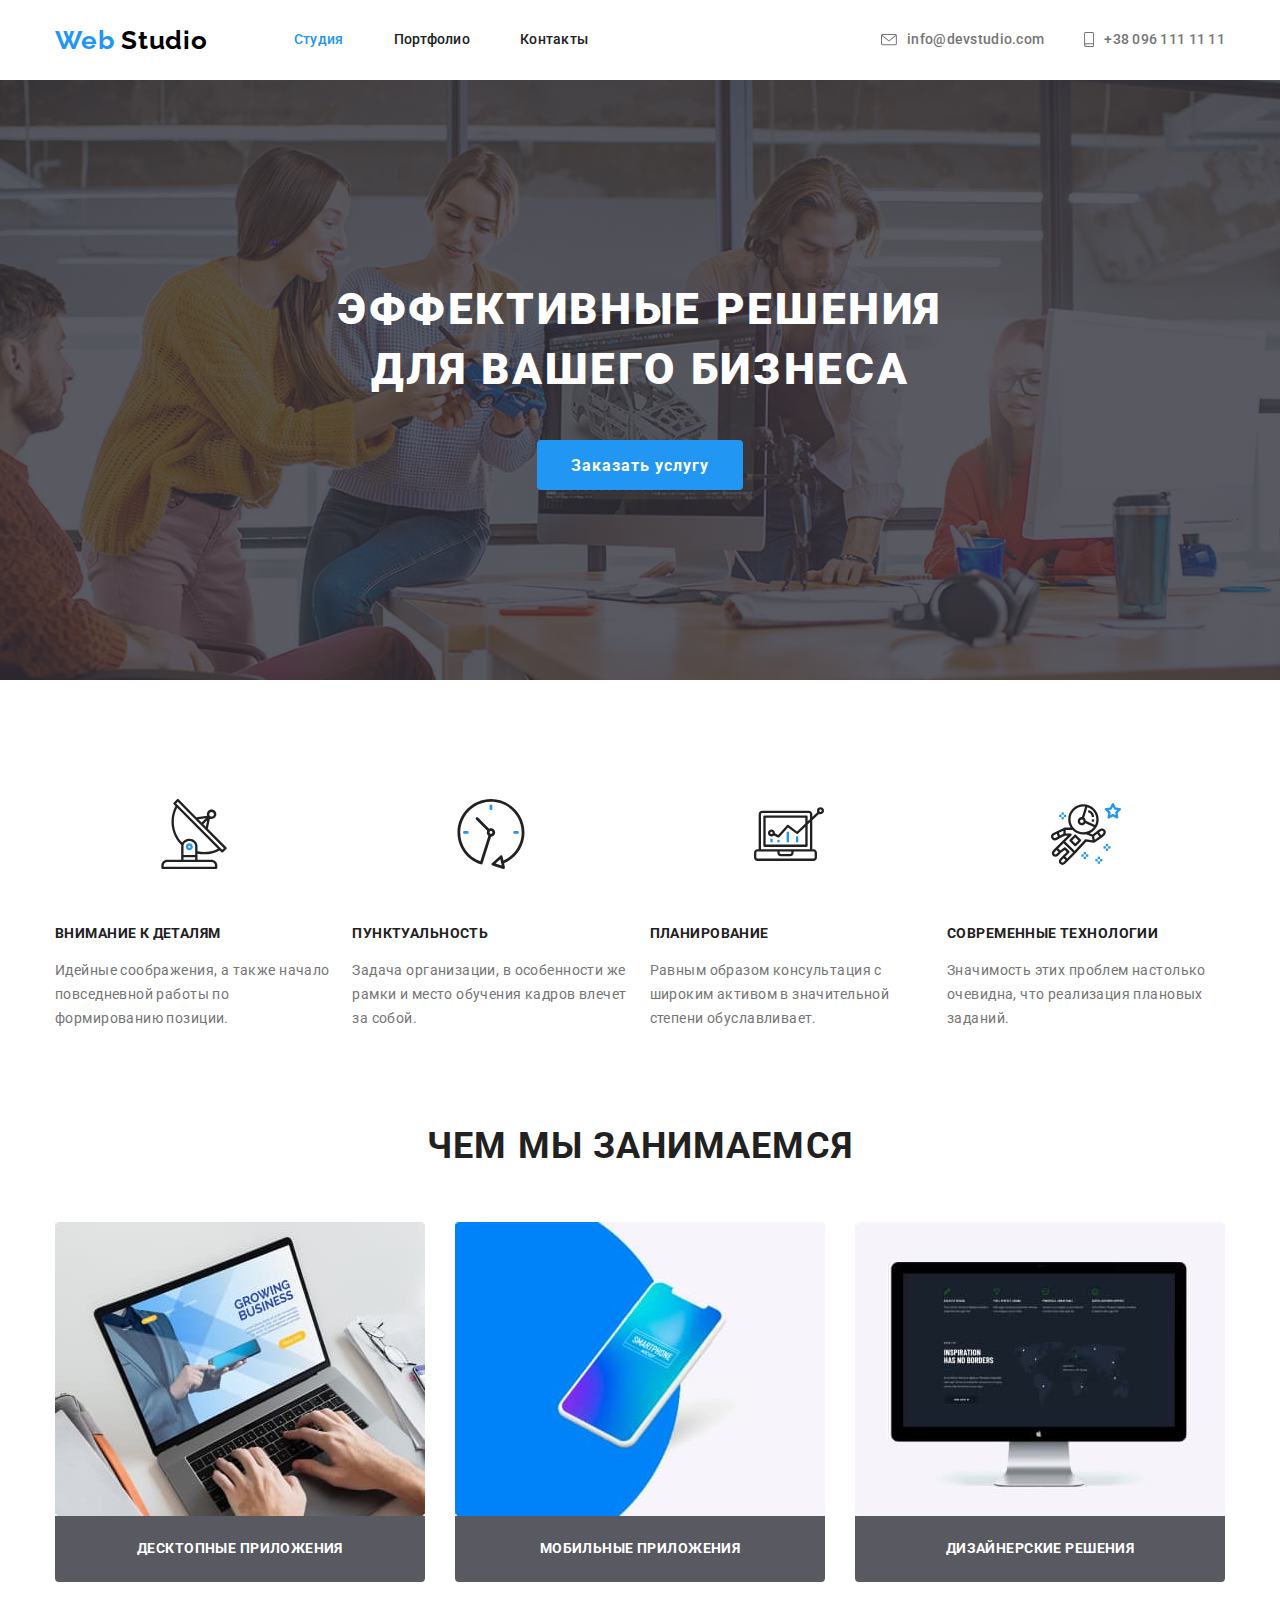
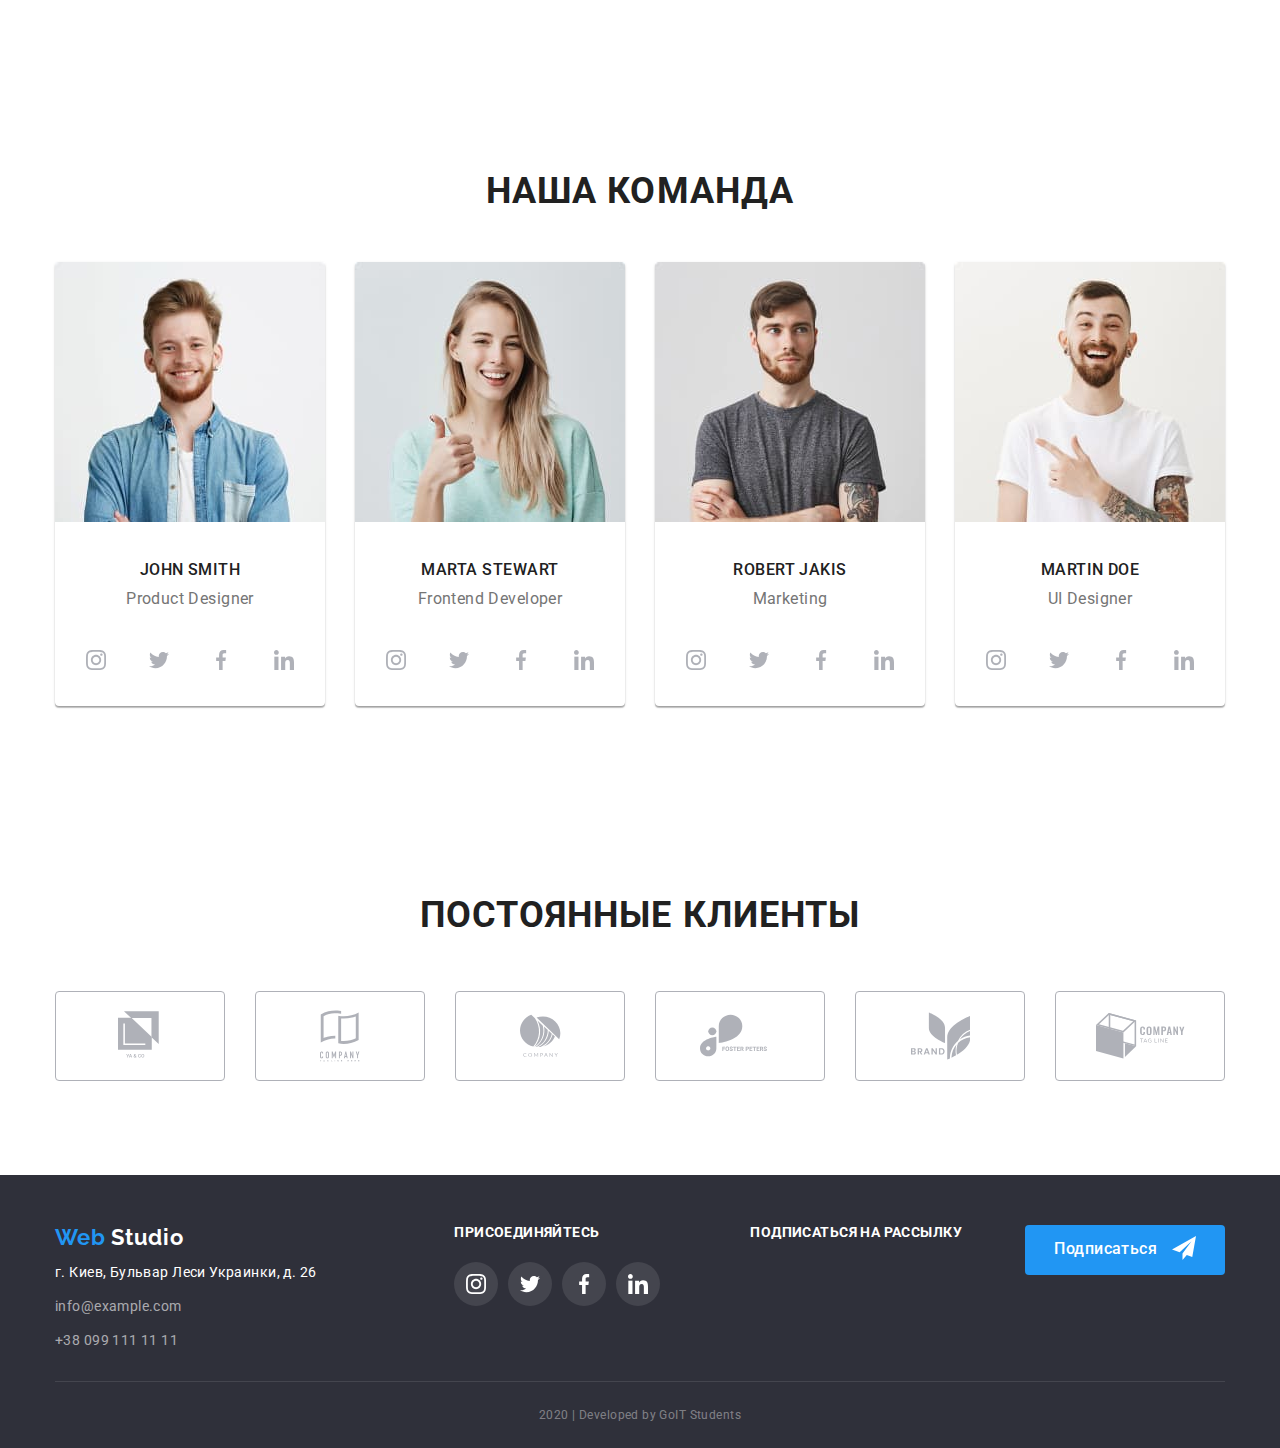
==== commit 2913b1f8: "svg finish" ====
--- a/index.html
+++ b/index.html
@@ -433,44 +433,72 @@
         <section>
           <h3 class="follow">присоединяйтесь</h3>
           <ul class="list network-icon">
-            <li class="item">
+            <li class="item social-nets">
               <a
                 href="https://www.instagram.com/"
                 aria-label="Ссылка на Instagram"
                 target="_blank"
-                ><img src="./images/instagram2.svg" alt="Instagram"
-              /></a>
+                class="net-image-footer"
+              >
+                <svg class="icon-socialnet">
+                  <use
+                    href="./images/sprite.svg#icon-instagram"
+                    alt="instagram"
+                  ></use>
+                </svg>
+              </a>
             </li>
             <li class="item">
               <a
                 href="https://www.twitter.com/"
                 aria-label="Ссылка на Twitter"
                 target="_blank"
-                ><img src="./images/twitter-3.svg" alt="twitter"
-              /></a>
+                class="net-image-footer"
+                ><svg class="icon-socialnet">
+                  <use
+                    href="./images/sprite.svg#icon-twitter"
+                    alt="twitter"
+                  ></use>
+                </svg>
+              </a>
             </li>
             <li class="item">
               <a
                 href="https://www.facebook.com/"
                 aria-label="Ссылка на Facebook"
                 target="_blank"
-                ><img src="./images/facebook2.svg" alt="facebook"
-              /></a>
+                class="net-image-footer"
+                ><svg class="icon-socialnet">
+                  <use
+                    href="./images/sprite.svg#icon-facebook"
+                    alt="facebook"
+                  ></use>
+                </svg>
+              </a>
             </li>
             <li class="item">
               <a
                 href="https://www.linkedin.com/"
                 aria-label="Ссылка на LinkedIn"
                 target="_blank"
-                ><img src="./images/linkedin2.svg" alt="linkedin"
-              /></a>
+                class="net-image-footer"
+                ><svg class="icon-socialnet">
+                  <use
+                    href="./images/sprite.svg#icon-linkedin"
+                    alt="linkedin"
+                  ></use>
+                </svg>
+              </a>
             </li>
           </ul>
         </section>
         <section class="join">
           <h3 class="follow follow-sign">подписаться на рассылку</h3>
           <button type="button" class="button primary button-f">
-            Подписаться
+            <span class="batton-port">Подписаться</span>
+            <svg class="icon-icon-send">
+              <use href="./images/sprite.svg#icon-icon-send"></use>
+            </svg>
           </button>
         </section>
       </div>
--- a/css/main.css
+++ b/css/main.css
@@ -357,12 +357,12 @@
   align-items: center;
 }
 .title.big.team {
-  margin-bottom: 60px;
+  margin-bottom: 50px;
 }
 
 .employer {
-  padding-bottom: 30px;
-  /* height: 422px; */
+  padding-bottom: 24px;
+  
   width: 270px;
   text-align: center;
 
@@ -461,7 +461,7 @@
 .basement {
   display: flex;
   justify-content: space-between;
-
+  
   padding-top: 50px;
   
   margin-bottom: 28px;
@@ -507,8 +507,19 @@
   align-items: center;
 }
 .network-icon .item:not(:last-child) {
-  margin-right: 11px;
-}
+  margin-right: 10px;
+}
+.net-image-footer{
+  display: flex;
+  align-items: center;
+  justify-content: center;
+  width: 44px;
+  height: 44px;
+  background-color: rgba(255, 255, 255, 0.1);
+  fill: #ffffff;
+
+  border-radius: 50%;
+  }
 .link-color a {
   font-family: Roboto;
   font-weight: 400;
@@ -534,6 +545,10 @@
   line-height: 1.14;
   letter-spacing: 0.03em;
   text-transform: uppercase;
+}
+.icon-icon-send{
+  width: 24px;
+  height: 24px;
 }
 .follow-sign {
   margin-bottom: 0px;
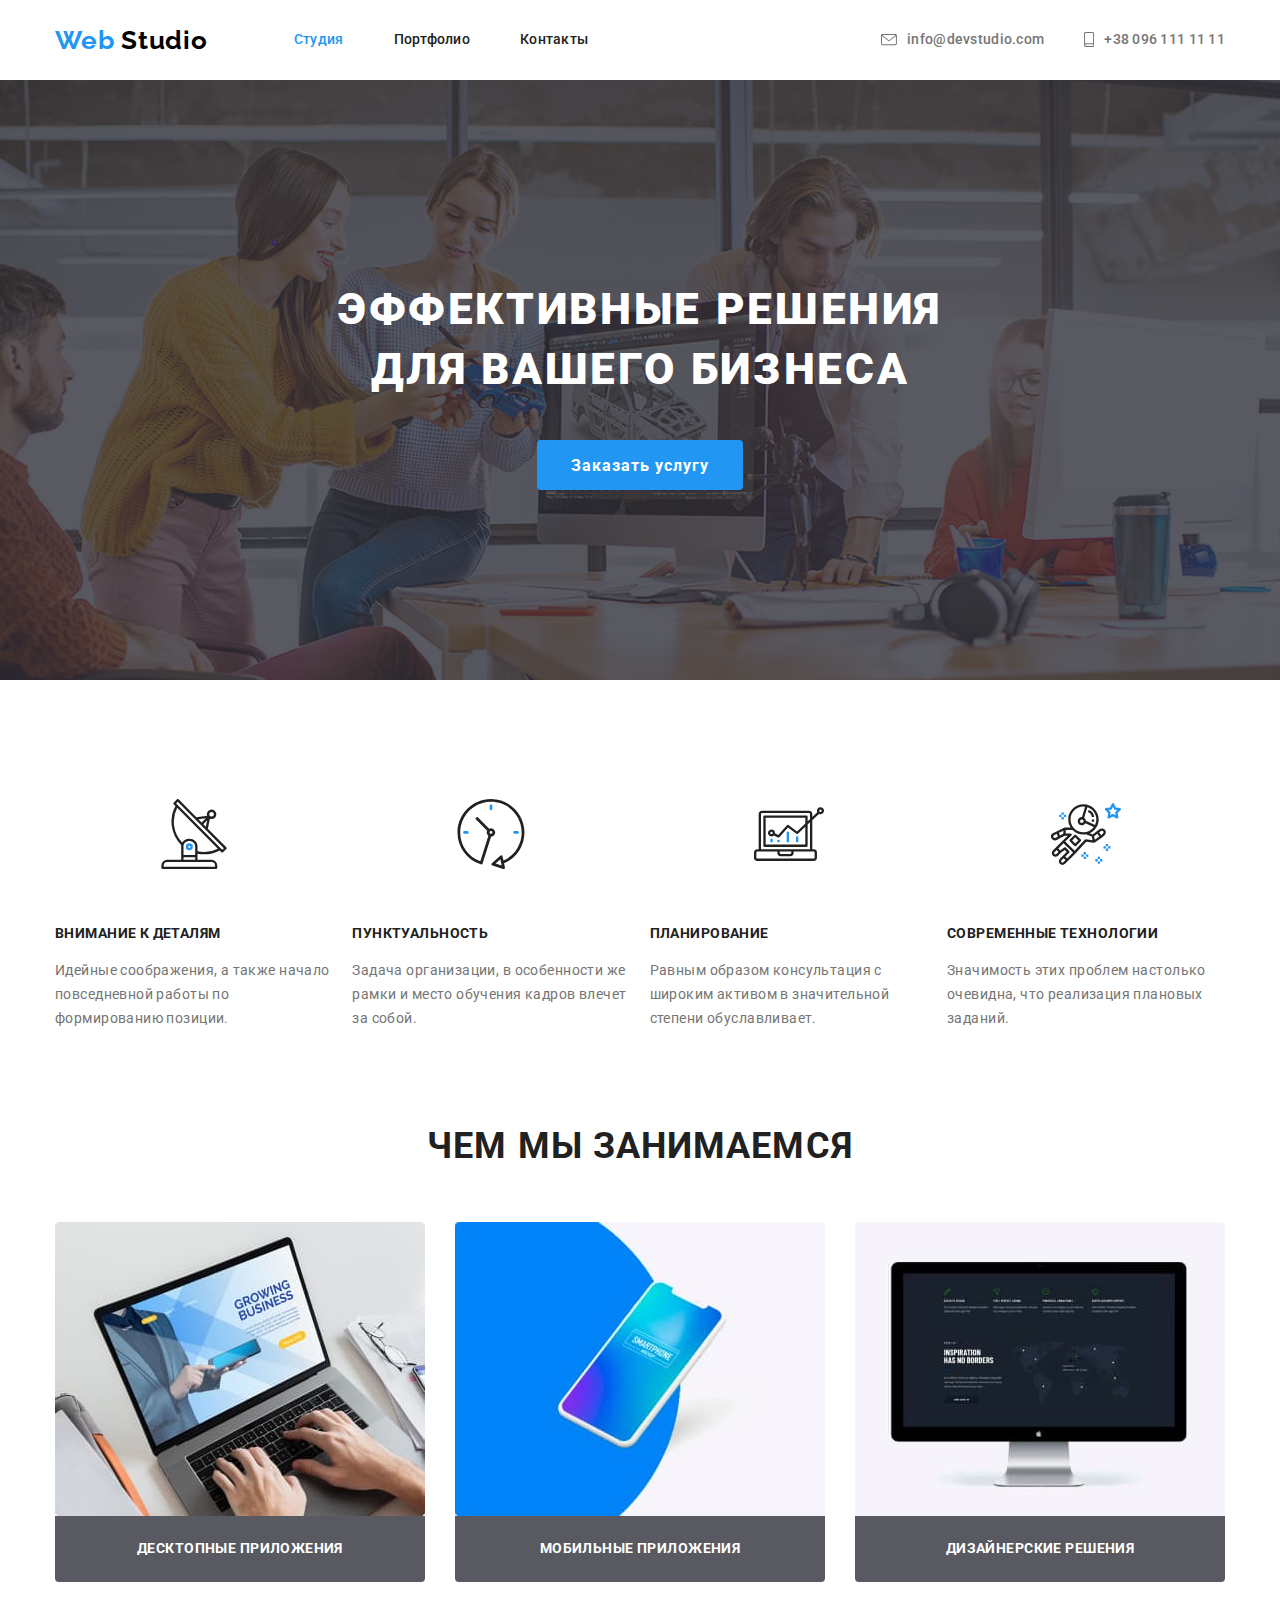
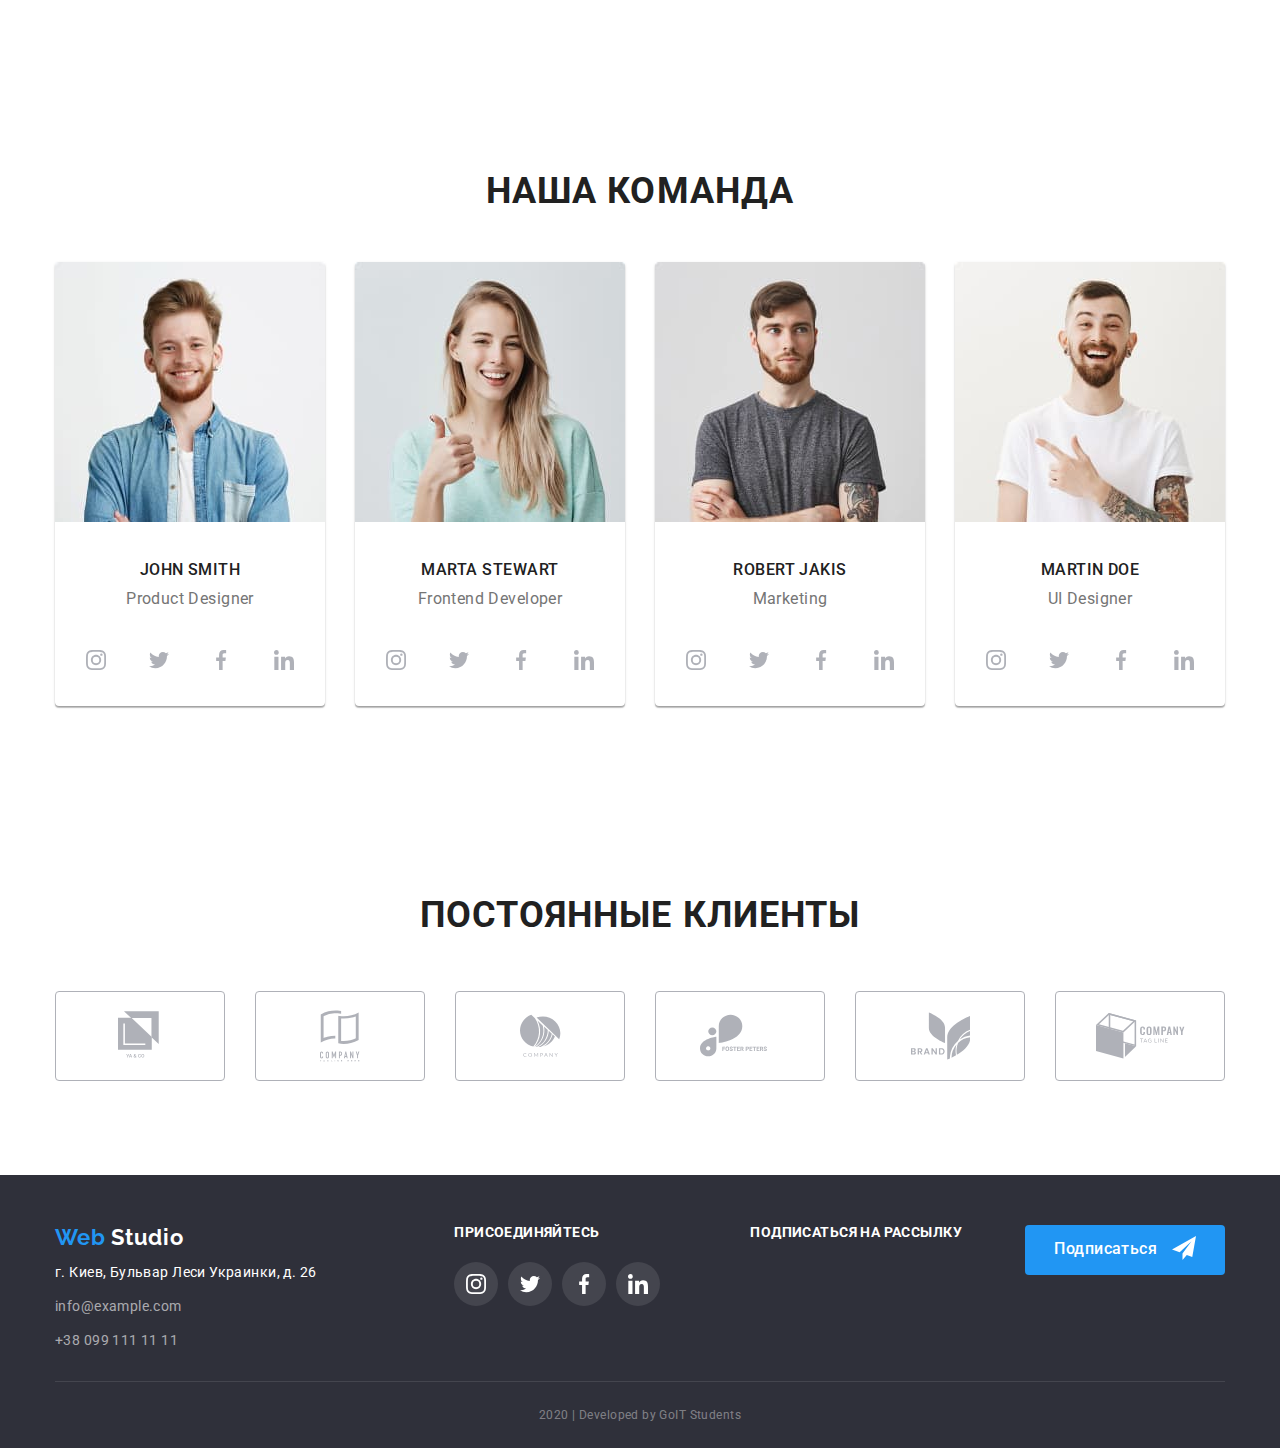
==== commit f75c5a0c: "после валидатора" ====
--- a/index.html
+++ b/index.html
@@ -441,10 +441,7 @@
                 class="net-image-footer"
               >
                 <svg class="icon-socialnet">
-                  <use
-                    href="./images/sprite.svg#icon-instagram"
-                    alt="instagram"
-                  ></use>
+                  <use href="./images/sprite.svg#icon-instagram"></use>
                 </svg>
               </a>
             </li>
@@ -455,10 +452,7 @@
                 target="_blank"
                 class="net-image-footer"
                 ><svg class="icon-socialnet">
-                  <use
-                    href="./images/sprite.svg#icon-twitter"
-                    alt="twitter"
-                  ></use>
+                  <use href="./images/sprite.svg#icon-twitter"></use>
                 </svg>
               </a>
             </li>
@@ -469,10 +463,7 @@
                 target="_blank"
                 class="net-image-footer"
                 ><svg class="icon-socialnet">
-                  <use
-                    href="./images/sprite.svg#icon-facebook"
-                    alt="facebook"
-                  ></use>
+                  <use href="./images/sprite.svg#icon-facebook"></use>
                 </svg>
               </a>
             </li>
@@ -483,10 +474,7 @@
                 target="_blank"
                 class="net-image-footer"
                 ><svg class="icon-socialnet">
-                  <use
-                    href="./images/sprite.svg#icon-linkedin"
-                    alt="linkedin"
-                  ></use>
+                  <use href="./images/sprite.svg#icon-linkedin"></use>
                 </svg>
               </a>
             </li>
--- a/css/main.css
+++ b/css/main.css
@@ -520,6 +520,9 @@
 
   border-radius: 50%;
   }
+.net-image-footer:hover{
+    background-color: var(--accent-color);
+  }
 .link-color a {
   font-family: Roboto;
   font-weight: 400;
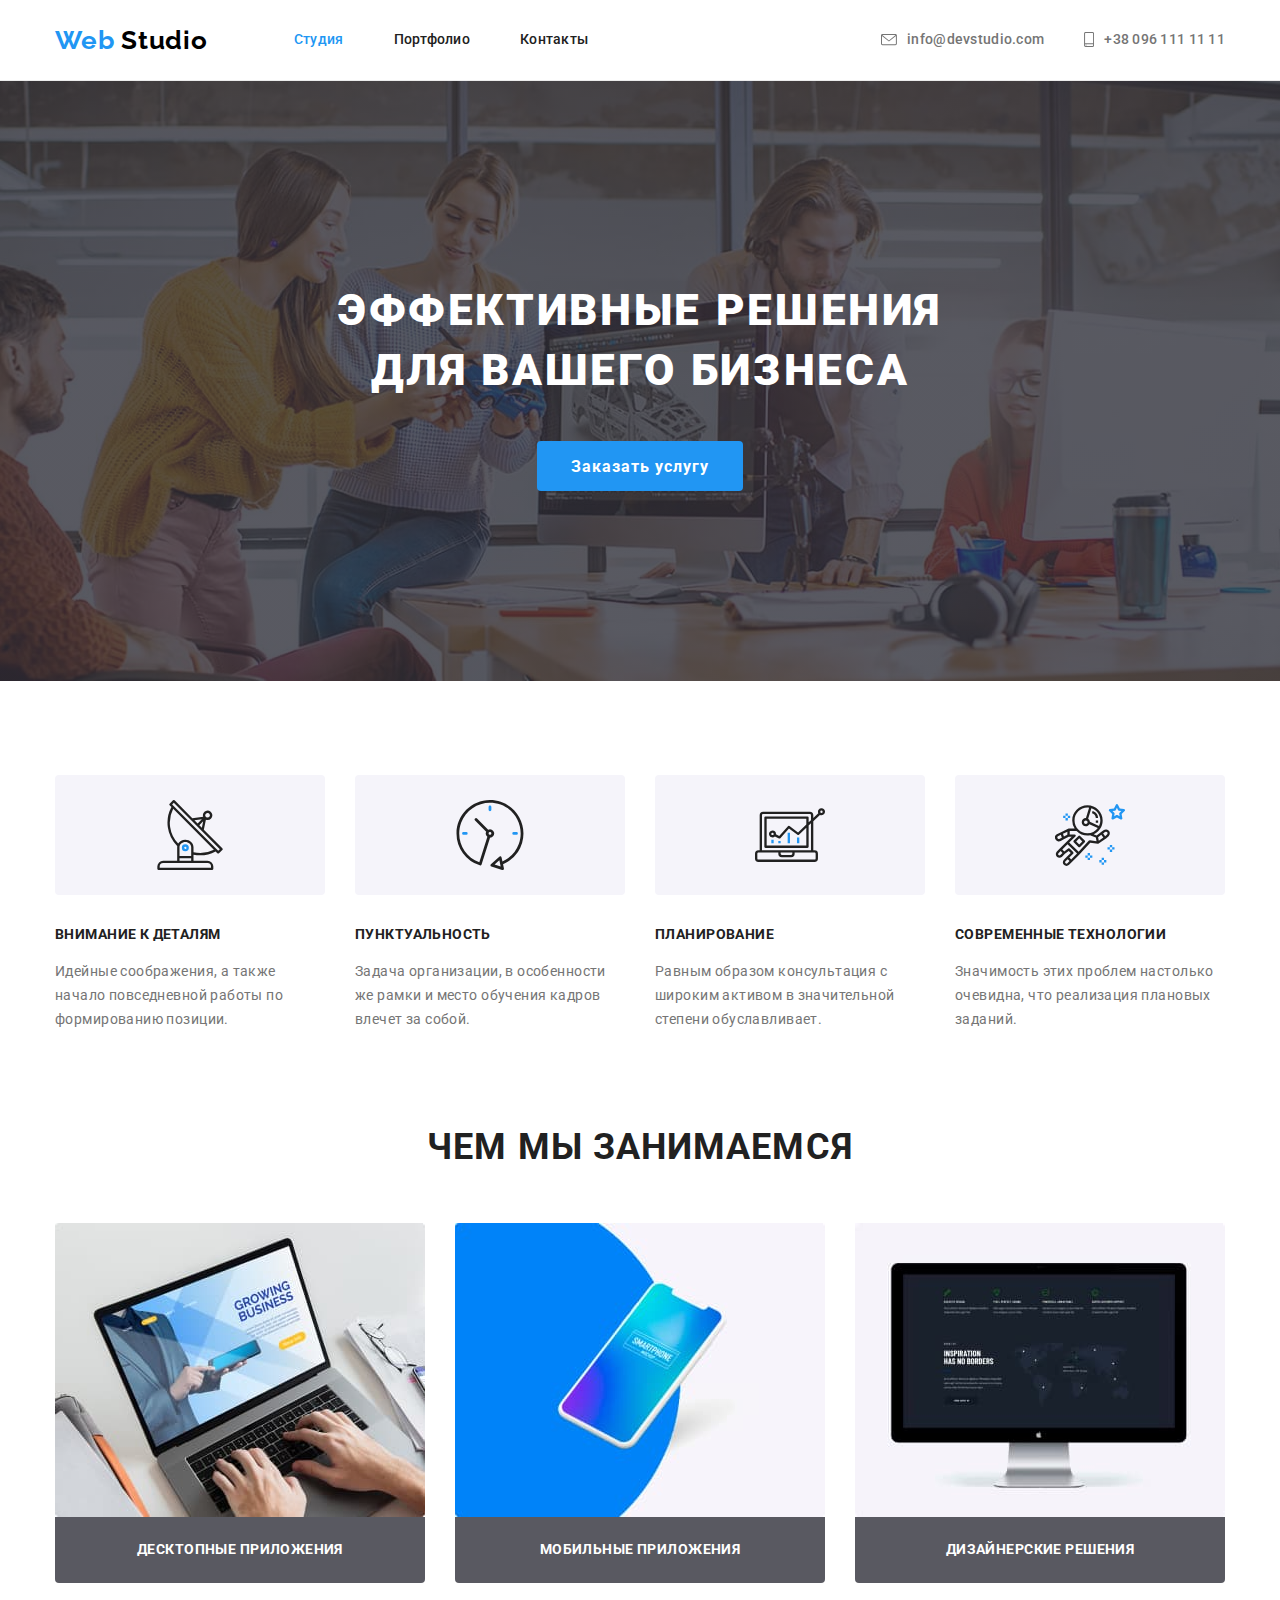
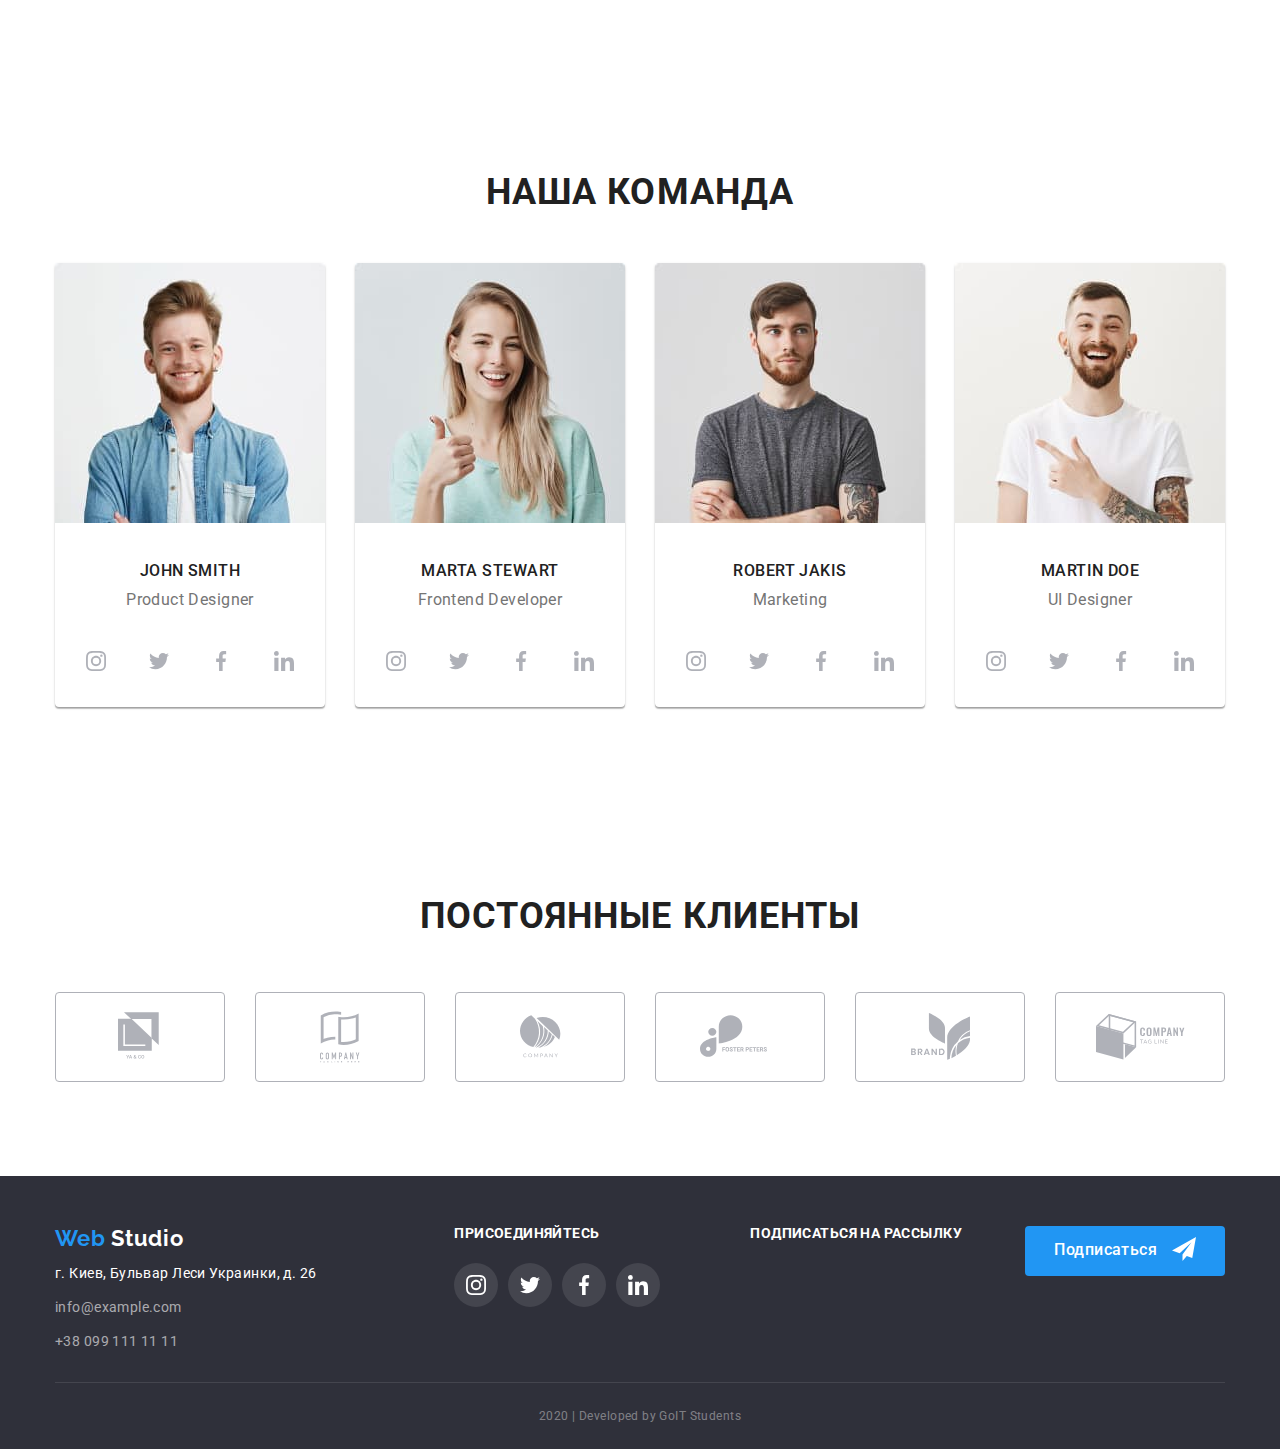
==== commit d9b56484: "Правки после проверки ментора" ====
--- a/index.html
+++ b/index.html
@@ -76,13 +76,11 @@
         <h2 class="features-title visually-hidden">Features</h2>
         <ul class="list features-li">
           <li class="item">
-            <!-- <div class="img-hover">
-              <img src="./images/antenna1.svg" alt="Антенна" />
-            </div> -->
-            <svg class="icon-features">
-              <use href="./images/sprite.svg#icon-antenna"></use>
-            </svg>
-
+            <div class="item-features">
+              <svg class="icon-features">
+                <use href="./images/sprite.svg#icon-antenna"></use>
+              </svg>
+            </div>
             <h3 class="title title-item">Внимание к деталям</h3>
             <p>
               Идейные соображения, а также начало повседневной работы по
@@ -90,12 +88,11 @@
             </p>
           </li>
           <li class="item">
-            <!-- <div class="img-hover">
-              <img src="./images/clock1.png" alt="Часы" />
-            </div> -->
-            <svg class="icon-features">
-              <use href="./images/sprite.svg#icon-clock"></use>
-            </svg>
+            <div class="item-features">
+              <svg class="icon-features">
+                <use href="./images/sprite.svg#icon-clock"></use>
+              </svg>
+            </div>
             <h3 class="title title-item">пунктуальность</h3>
             <p>
               Задача организации, в особенности же рамки и место обучения кадров
@@ -103,12 +100,11 @@
             </p>
           </li>
           <li class="item">
-            <!-- <div class="img-hover">
-              <img src="./images/diagram1.png" alt="Диаграмма" />
-            </div> -->
-            <svg class="icon-features">
-              <use href="./images/sprite.svg#icon-diagram"></use>
-            </svg>
+            <div class="item-features">
+              <svg class="icon-features">
+                <use href="./images/sprite.svg#icon-diagram"></use>
+              </svg>
+            </div>
             <h3 class="title title-item">планирование</h3>
             <p>
               Равным образом консультация с широким активом в значительной
@@ -116,12 +112,11 @@
             </p>
           </li>
           <li class="item">
-            <!-- <div class="img-hover">
-              <img src="./images/astronaut1.png" alt="Астронавт" />
-            </div> -->
-            <svg class="icon-features">
-              <use href="./images/sprite.svg#icon-astronaut"></use>
-            </svg>
+            <div class="item-features">
+              <svg class="icon-features">
+                <use href="./images/sprite.svg#icon-astronaut"></use>
+              </svg>
+            </div>
             <h3 class="title title-item">современные технологии</h3>
             <p>
               Значимость этих проблем настолько очевидна, что реализация
--- a/css/main.css
+++ b/css/main.css
@@ -17,6 +17,7 @@
   --copiright--color: rgba(255, 255, 255, 0.4);
   --link-contacts-color: rgba(255, 255, 255, 0.6);
   --border-secondary-color: #afb1b8;
+  --background-grey-color: #f5f4fa;
 }
 
 body {
@@ -94,7 +95,9 @@
 
   list-style: none;
 }
-
+header {
+  border-bottom: 1px solid #ececec;
+}
 .container {
   margin-left: auto;
   margin-right: auto;
@@ -102,7 +105,6 @@
   width: 1200px;
   padding-left: 15px;
   padding-right: 15px;
-  /* outline: 2px solid tomato; */
 }
 
 .logo {
@@ -160,7 +162,6 @@
   background-repeat: no-repeat;
   background-position: center;
   background-size: cover;
-  /* background-color: grey; */
 }
 .hero > div {
   margin-left: auto;
@@ -180,7 +181,7 @@
   font-weight: 900;
   font-size: 44px;
   line-height: 1.36;
-  /* text-align: center; */
+
   letter-spacing: 0.06em;
   text-transform: uppercase;
 }
@@ -251,28 +252,28 @@
   width: 10px;
   height: 15px;
 }
+
+.item-features {
+  display: flex;
+  align-items: center;
+  justify-content: center;
+
+  width: 270px;
+  height: 120px;
+  margin-bottom: 30px;
+
+  border-radius: 4px;
+  background-color: var(--background-grey-color);
+}
 .icon-features {
   width: 70px;
   height: 70px;
 
-    display: block;
-    margin-left: auto;
+  /* display: block; */
+  /* margin-left: auto;
   margin-right: auto;
-  margin-bottom: 55px;
-}
-/* .img-hover {
-  width: 278px;
-  height: 120px;
-  border-radius: 4px;
-  bottom: auto;
-  display: inline-block;
-  margin-bottom: 30px; */
-  /* text-align: center; */
-}
-
-/* .img-hover:hover {
-  background-color: var(--accent-color);
-} */
+  margin-bottom: 55px; */
+}
 .img-hover > img {
   display: inline-block;
   padding: 25px 104px;
@@ -286,8 +287,6 @@
   display: flex;
   justify-content: space-between;
   align-items: center;
-
-  padding-top: 25px;
 }
 .title.big {
   margin-bottom: 55px;
@@ -322,10 +321,9 @@
   text-transform: uppercase;
 }
 .features-li li {
-  width: 278px;
+  width: 270px;
 }
 .features-title {
-  /* visibility: hidden; */
   margin-top: 0;
   margin-bottom: 0;
 }
@@ -362,7 +360,7 @@
 
 .employer {
   padding-bottom: 24px;
-  
+
   width: 270px;
   text-align: center;
 
@@ -389,7 +387,7 @@
   align-items: center;
   justify-content: space-evenly;
 }
-.net-image{
+.net-image {
   display: flex;
   align-items: center;
   justify-content: center;
@@ -399,13 +397,13 @@
   fill: #afb1b8;
 
   border-radius: 50%;
-  }
-.icon-socialnet{
-    width: 20px;
-    height: 20px;
-  }
-.social-nets .net-image:hover{
-  background-color: #2196F3;
+}
+.icon-socialnet {
+  width: 20px;
+  height: 20px;
+}
+.social-nets .net-image:hover {
+  background-color: #2196f3;
   fill: #fff;
 }
 main section:nth-child(5) {
@@ -428,42 +426,47 @@
 
   border: 1px solid;
   border-color: var(--border-secondary-color);
-  fill:var(--border-secondary-color) ;
+  fill: var(--border-secondary-color);
   border-radius: 4px;
 
   width: 170px;
   height: 90px;
- }
- .client-list .item .item__link:hover{
-fill: var(--accent-color);
-border-color:var(--accent-color) ;
- }
-.icon-logo-1{
+}
+.client-list .item .item__link:hover {
+  fill: var(--accent-color);
+  border-color: var(--accent-color);
+}
+.icon-logo-1 {
   width: 45px;
-}
-.icon-logo-2{
+  height: 50px;
+}
+.icon-logo-2 {
   width: 40px;
-}
-.icon-logo-3{
+  height: 52px;
+}
+.icon-logo-3 {
   width: 41px;
-}
-.icon-logo-4{
+  height: 43px;
+}
+.icon-logo-4 {
   width: 80px;
-}
-.icon-logo-5{
+  height: 43px;
+}
+.icon-logo-5 {
   width: 59px;
-}
-.icon-logo-6{
+  height: 47px;
+}
+.icon-logo-6 {
   width: 89px;
-}
-
+  height: 46px;
+}
 
 .basement {
   display: flex;
   justify-content: space-between;
-  
+
   padding-top: 50px;
-  
+
   margin-bottom: 28px;
 }
 
@@ -509,7 +512,7 @@
 .network-icon .item:not(:last-child) {
   margin-right: 10px;
 }
-.net-image-footer{
+.net-image-footer {
   display: flex;
   align-items: center;
   justify-content: center;
@@ -519,10 +522,10 @@
   fill: #ffffff;
 
   border-radius: 50%;
-  }
-.net-image-footer:hover{
-    background-color: var(--accent-color);
-  }
+}
+.net-image-footer:hover {
+  background-color: var(--accent-color);
+}
 .link-color a {
   font-family: Roboto;
   font-weight: 400;
@@ -549,7 +552,7 @@
   letter-spacing: 0.03em;
   text-transform: uppercase;
 }
-.icon-icon-send{
+.icon-icon-send {
   width: 24px;
   height: 24px;
 }
@@ -574,11 +577,8 @@
 
 .project-item {
   margin-bottom: 30px;
-  /* padding-bottom: 20px; */
+
   width: 370px;
-  /* height: 404px; */
-  /* border-radius: 5px;
-  border: 1px solid#EEEEEE; */
 }
 .project-item:hover {
   box-shadow: 1px 4px 6px rgba(0, 0, 0, 0.16), 0px 4px 4px rgba(0, 0, 0, 0.06),
@@ -611,7 +611,6 @@
 }
 .project-item img {
   display: block;
-  /* margin-bottom: 20px; */
 }
 
 p.kind-work {
@@ -620,10 +619,9 @@
   font-size: 16px;
   line-height: 1.87;
   letter-spacing: 0.03em;
+  color: var(--primary-text-color);
 }
 .description-project {
-  /* visibility: hidden; */
-
   margin-left: 25px;
 
   color: var(--primary-white-color);
@@ -685,8 +683,6 @@
   letter-spacing: 0.06em;
 }
 .batton-port {
-  /* display: inline-block;
-  margin-bottom: -10px; */
   vertical-align: top;
   margin-right: 10px;
 }
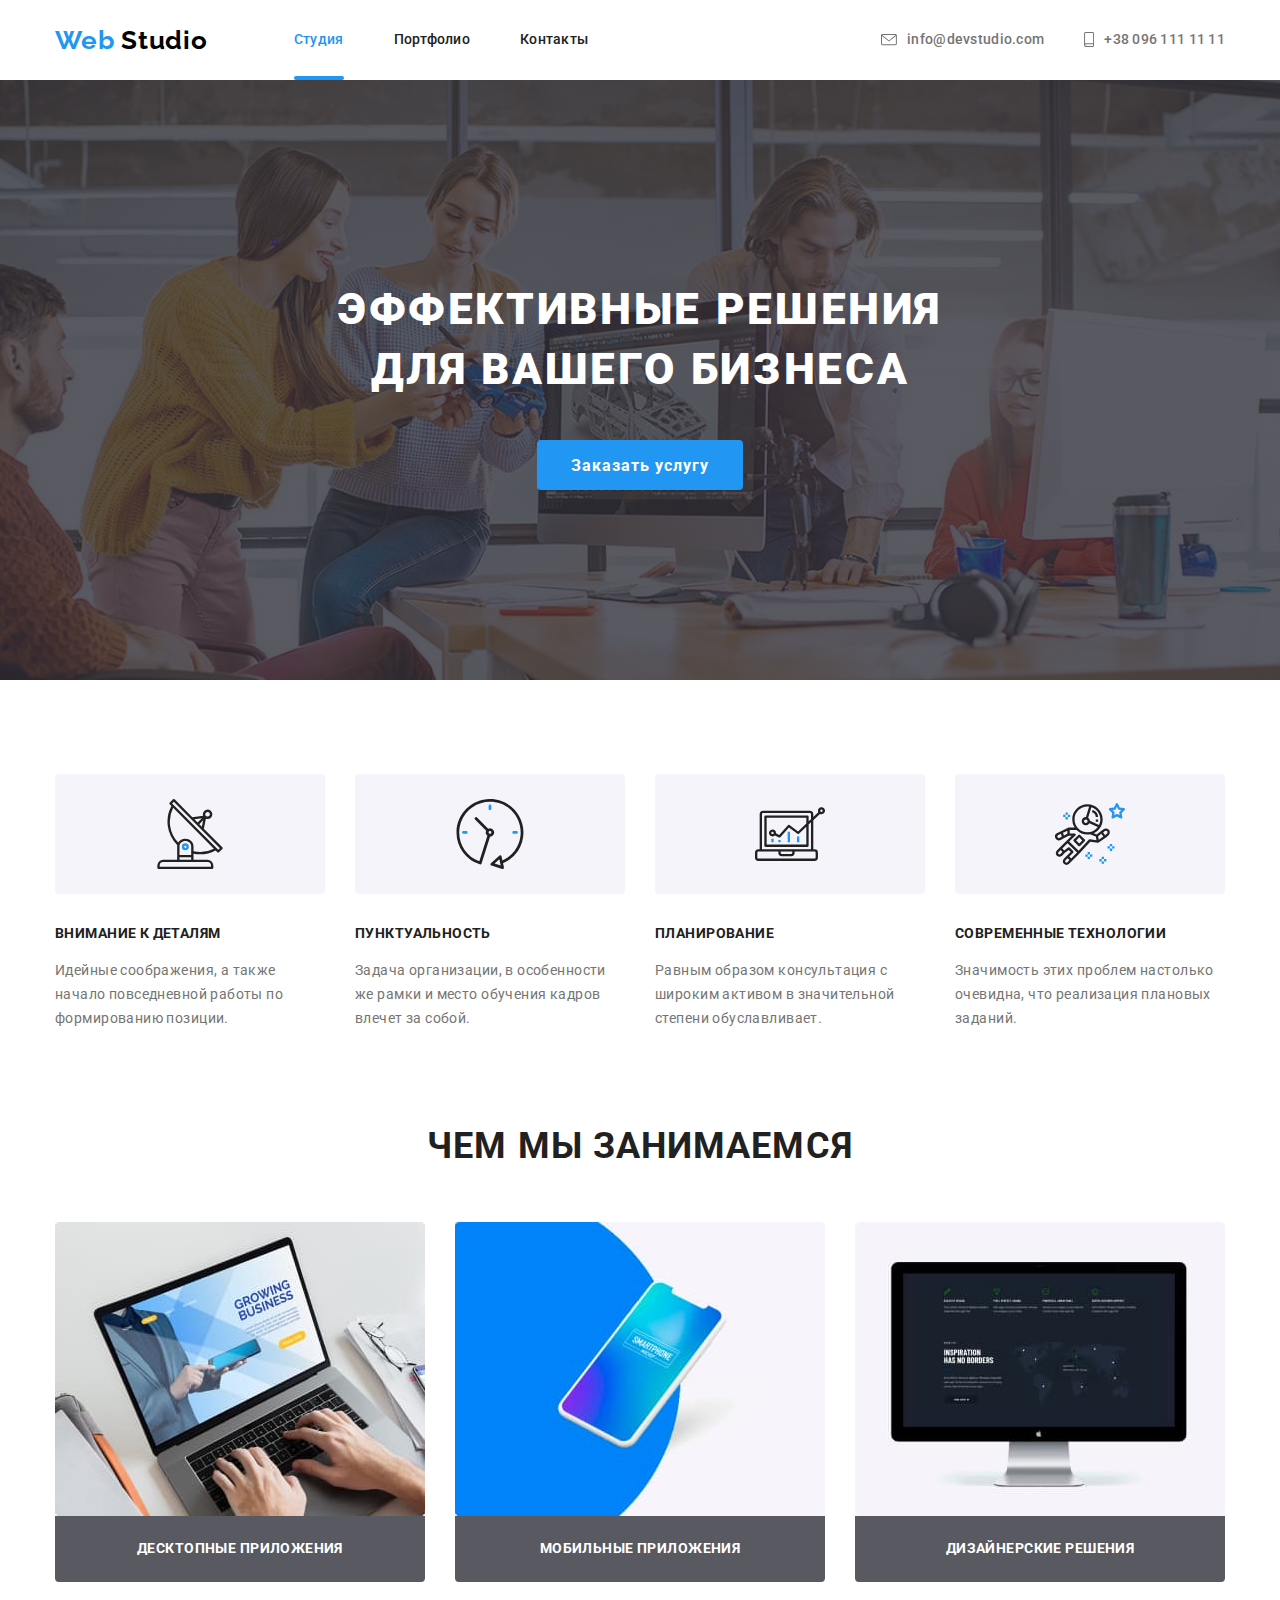
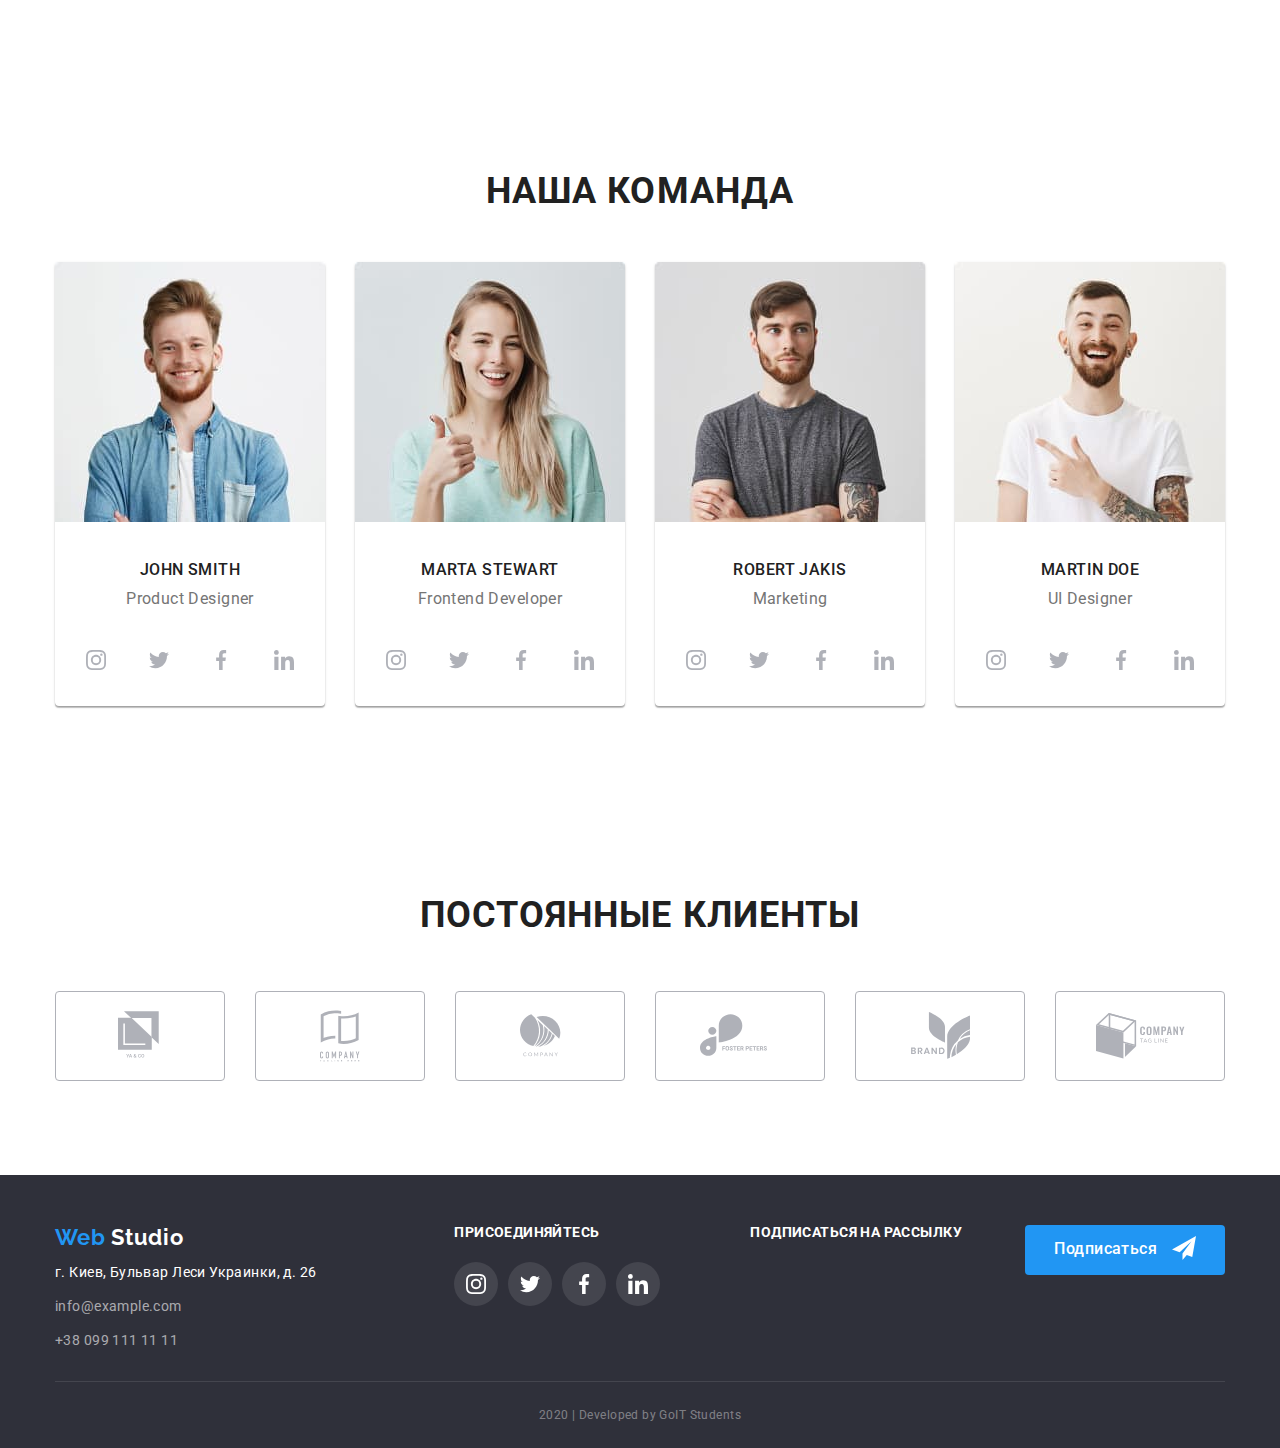
==== commit f32e1854: "2" ====
--- a/index.html
+++ b/index.html
@@ -29,7 +29,10 @@
           >
           <ul class="list site-nav">
             <li class="item">
-              <a href="./index.html" class="link current">Студия</a>
+              <div class="bottom-line">
+                <a href="./index.html" class="link current">Студия</a>
+                <div class="line"></div>
+              </div>
             </li>
             <li class="item">
               <a href="./portfolio.html" class="link">Портфолио</a>
--- a/css/main.css
+++ b/css/main.css
@@ -80,8 +80,24 @@
   color: var(--accent-color);
 }
 
+.bottom-line {
+  position: relative;
+}
+.line {
+  position: absolute;
+  bottom: 0;
+
+  width: 100%;
+  height: 4px;
+  border-radius: 2px;
+
+  background-color: var(--accent-color);
+}
+
 .site-nav .link.current {
   color: var(--accent-color);
+  /* border-bottom: 4px solid var(--accent-color);
+  border-bottom-right-radius: 2px; */
 }
 img {
   margin: 0;
@@ -95,7 +111,7 @@
 
   list-style: none;
 }
-header {
+.header {
   border-bottom: 1px solid #ececec;
 }
 .container {
